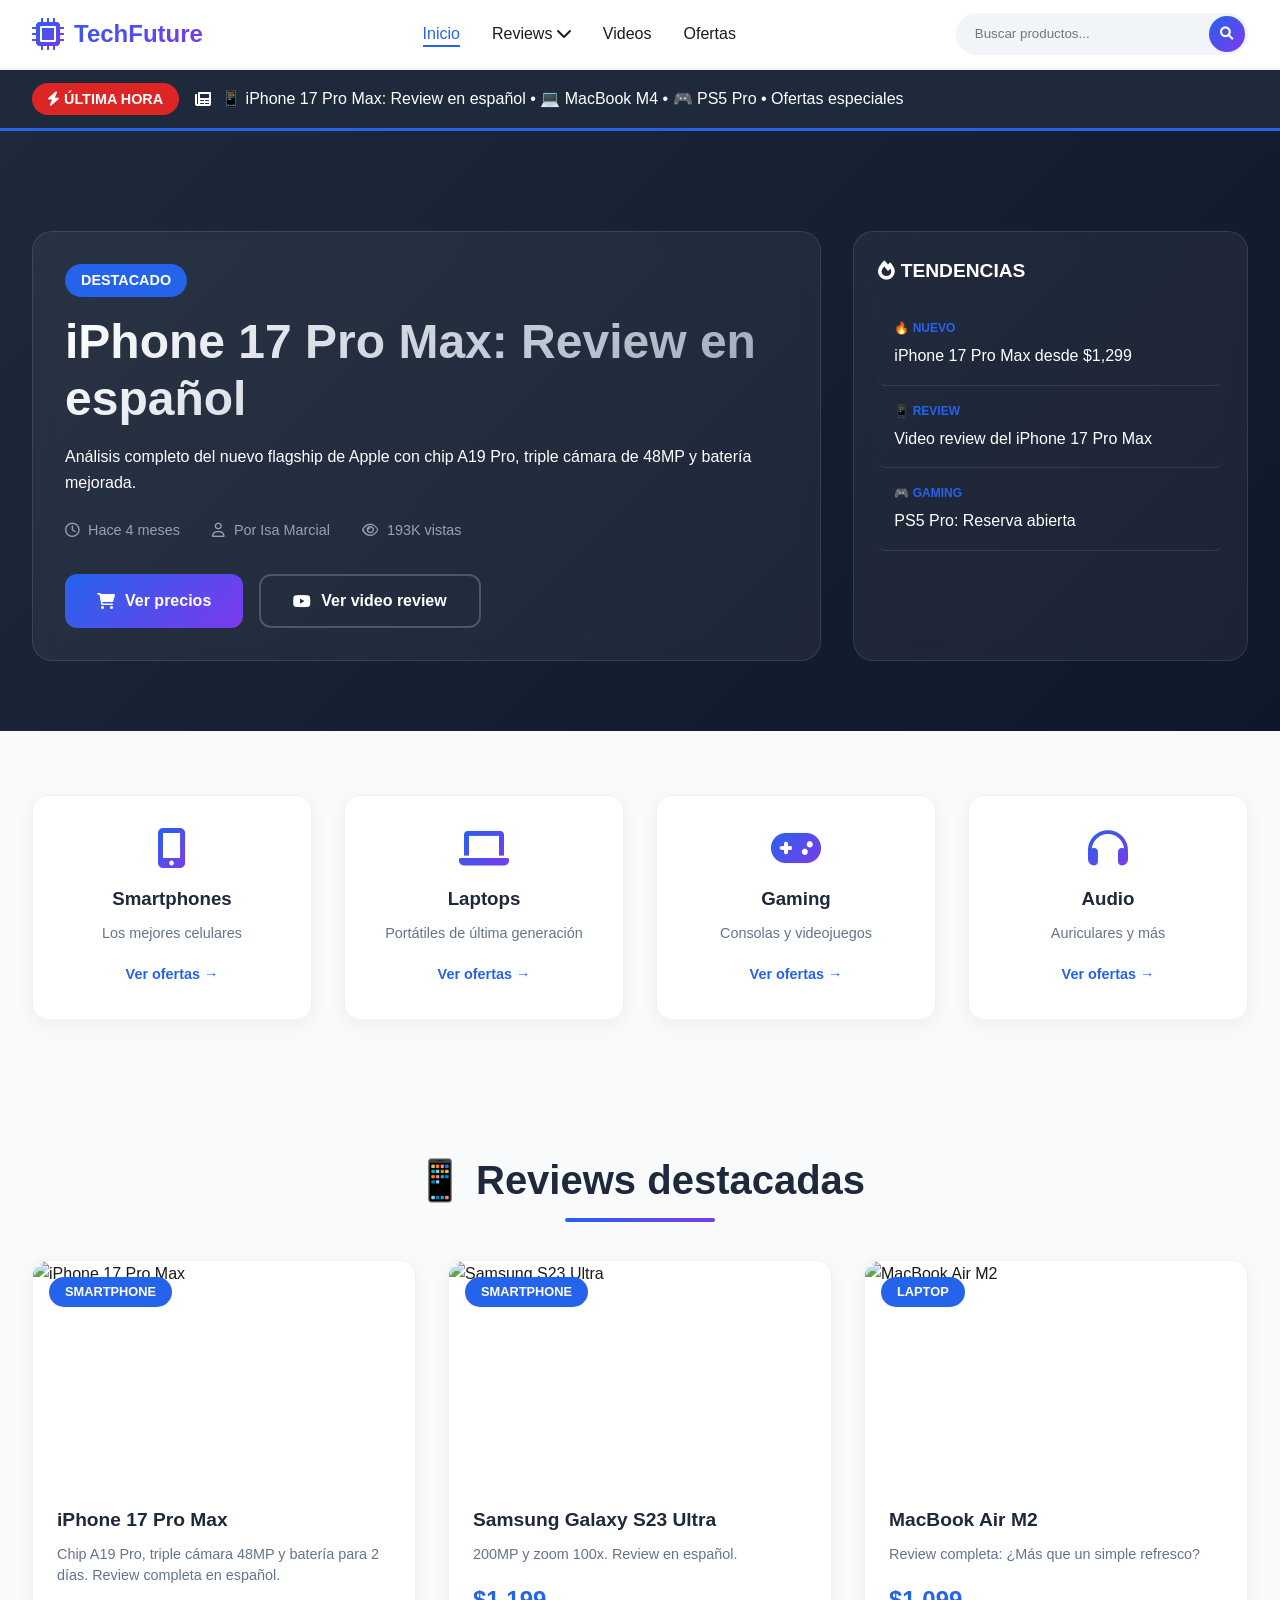
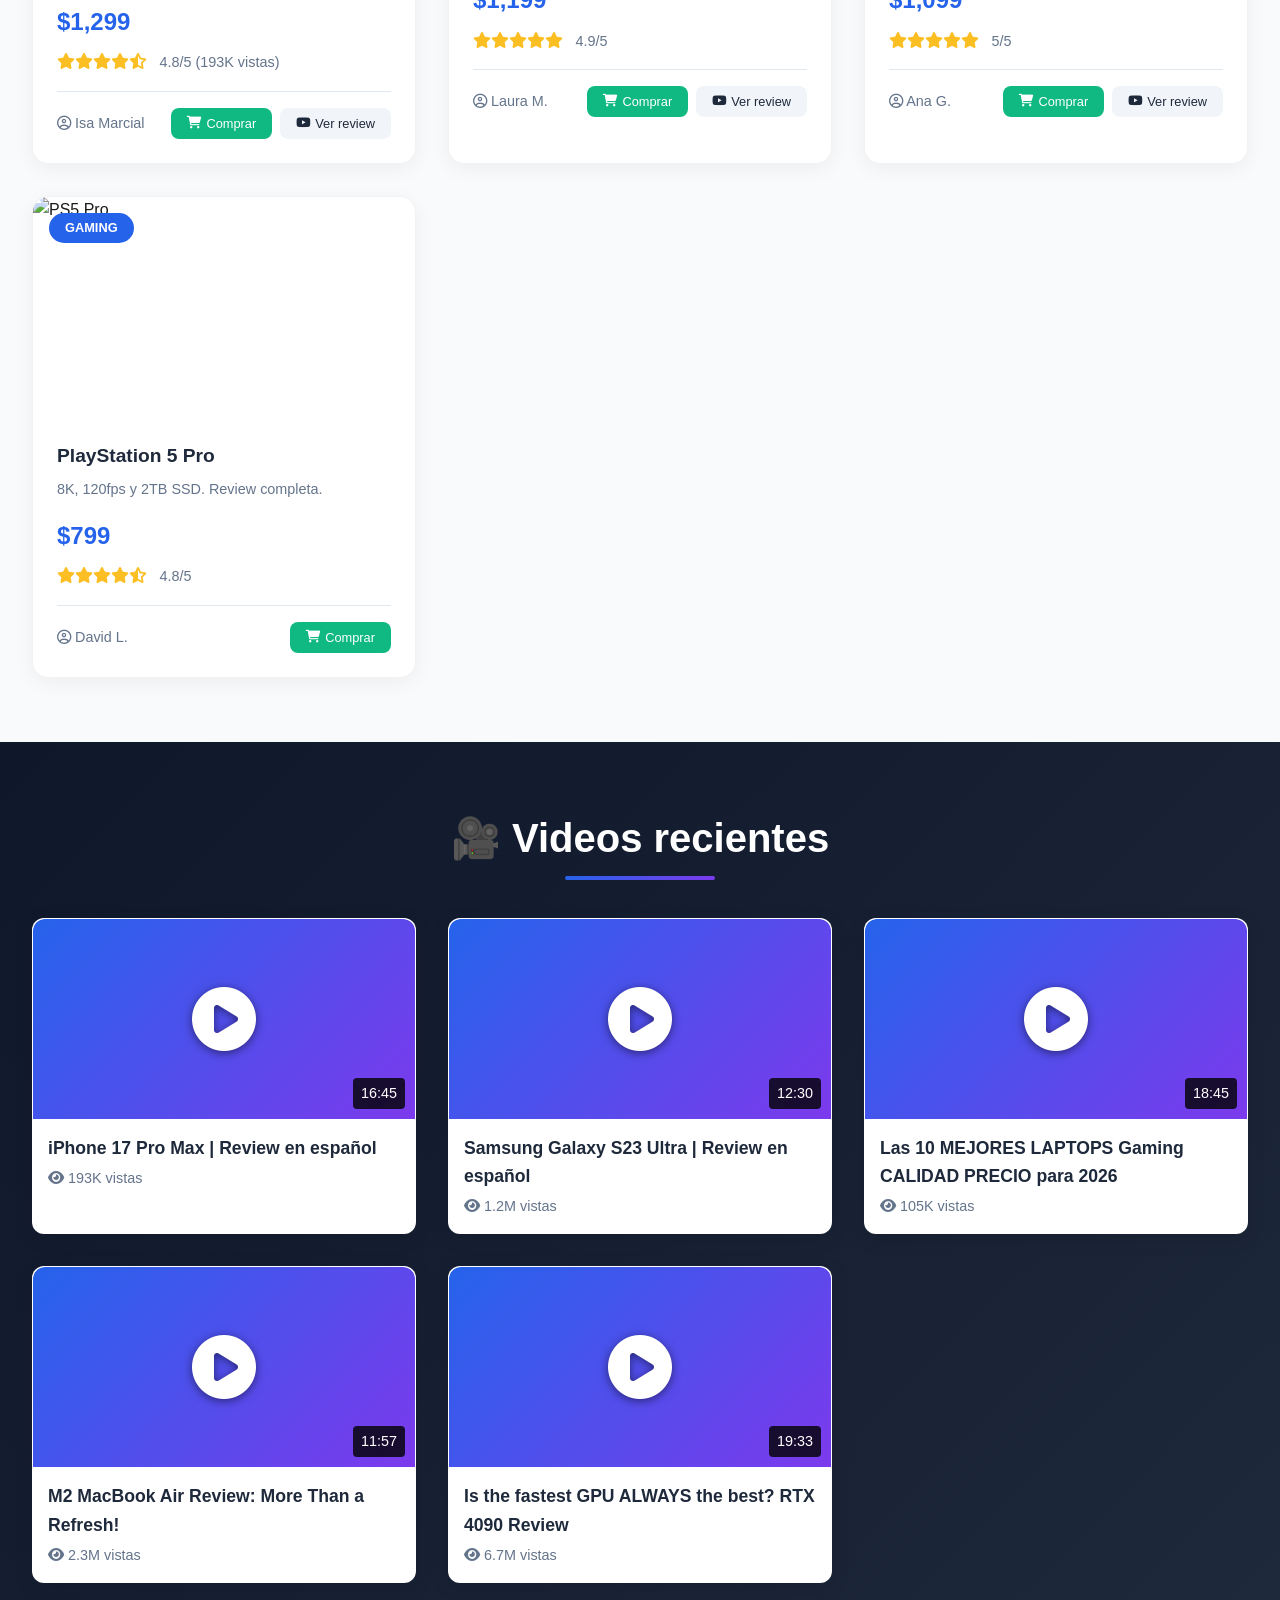
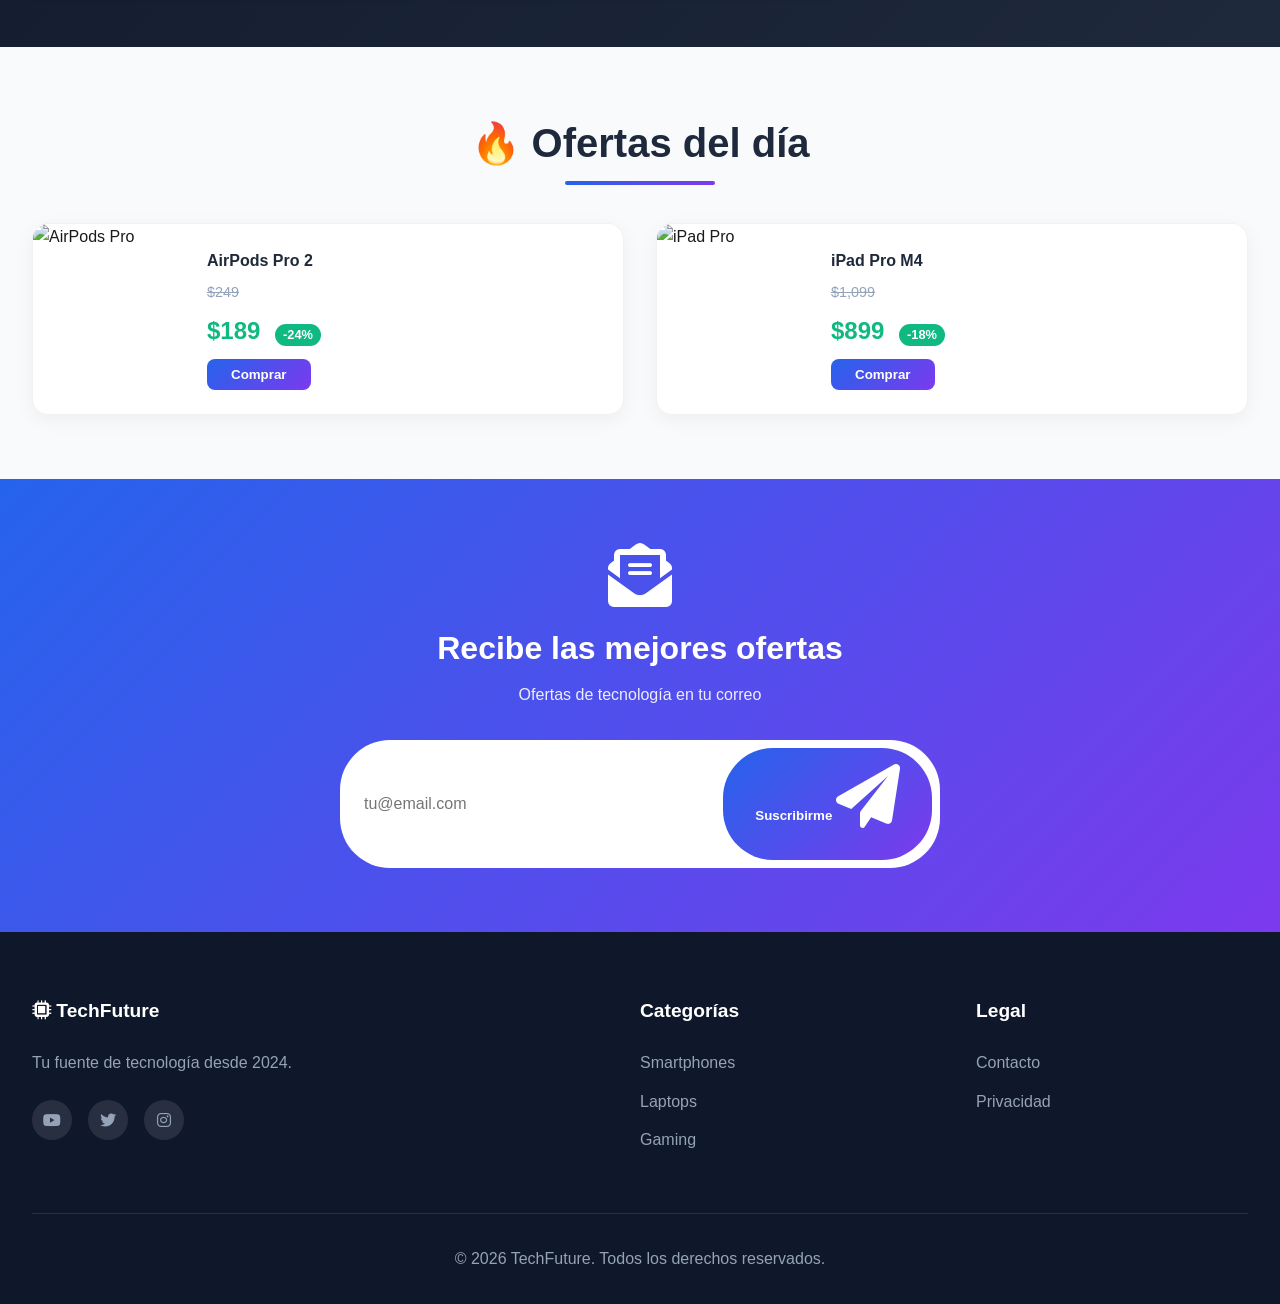
==== index.html @ 0ea141fa "Entrega final TechFuture" ====
<!DOCTYPE html>
<html lang="es">
<head>
    <meta charset="UTF-8">
    <meta name="viewport" content="width=device-width, initial-scale=1.0">
    <title>TechFuture | Noticias y Reviews de Tecnología</title>
    <meta name="description" content="Las últimas noticias, reviews y análisis de smartphones, laptops, gaming y más.">
    <link rel="stylesheet" href="styles.css">
    <link rel="stylesheet" href="https://cdnjs.cloudflare.com/ajax/libs/font-awesome/6.0.0/css/all.min.css">
    <style>
        /* ESTILOS ADICIONALES PARA VIDEOS */
        .video-thumbnail {
            position: relative;
            width: 100%;
            height: 200px;
            background: linear-gradient(135deg, #2563eb, #7c3aed);
            overflow: hidden;
            border-radius: 12px 12px 0 0;
        }
        
        .video-thumbnail img {
            width: 100%;
            height: 100%;
            object-fit: cover;
            transition: transform 0.3s;
        }
        
        .video-card:hover .video-thumbnail img {
            transform: scale(1.1);
        }
        
        .video-thumbnail i {
            position: absolute;
            top: 50%;
            left: 50%;
            transform: translate(-50%, -50%);
            font-size: 4rem;
            color: white;
            text-shadow: 0 2px 10px rgba(0,0,0,0.5);
            z-index: 2;
            transition: all 0.3s;
        }
        
        .video-card:hover .video-thumbnail i {
            transform: translate(-50%, -50%) scale(1.2);
            color: #ff0000;
        }
        
        .video-duration {
            position: absolute;
            bottom: 10px;
            right: 10px;
            background: rgba(0,0,0,0.8);
            color: white;
            padding: 4px 8px;
            border-radius: 4px;
            font-size: 0.9rem;
            z-index: 2;
        }
        
        .video-card {
            cursor: pointer;
            transition: all 0.3s;
            background: white;
            border-radius: 12px;
            overflow: hidden;
            box-shadow: 0 5px 20px rgba(0,0,0,0.1);
        }
        
        .video-card:hover {
            transform: translateY(-5px);
            box-shadow: 0 15px 30px rgba(0,0,0,0.2);
        }
        
        .video-card h4 {
            padding: 15px 15px 5px;
            font-size: 1.1rem;
            color: #1e293b;
        }
        
        .video-views {
            padding: 0 15px 15px;
            display: block;
            color: #64748b;
            font-size: 0.9rem;
        }
    </style>
</head>
<body>
    <!-- NAVBAR -->
    <nav class="navbar">
        <div class="nav-container">
            <div class="logo">
                <i class="fas fa-microchip"></i>
                <span>TechFuture</span>
            </div>
            
            <ul class="nav-menu">
                <li><a href="#inicio" class="active">Inicio</a></li>
                <li class="dropdown">
                    <a href="#">Reviews <i class="fas fa-chevron-down"></i></a>
                    <ul class="dropdown-menu">
                        <li><a href="#smartphones">Smartphones</a></li>
                        <li><a href="#laptops">Laptops</a></li>
                        <li><a href="#gaming">Gaming</a></li>
                    </ul>
                </li>
                <li><a href="#videos">Videos</a></li>
                <li><a href="#ofertas">Ofertas</a></li>
            </ul>

            <div class="search-box">
                <input type="text" placeholder="Buscar productos...">
                <button><i class="fas fa-search"></i></button>
            </div>
        </div>
    </nav>

    <!-- BREAKING NEWS -->
    <div class="breaking-news">
        <div class="breaking-container">
            <span class="breaking-label"><i class="fas fa-bolt"></i> ÚLTIMA HORA</span>
            <div class="breaking-text">
                <i class="fas fa-newspaper"></i>
                <span>📱 iPhone 17 Pro Max: Review en español • 💻 MacBook M4 • 🎮 PS5 Pro • Ofertas especiales</span>
            </div>
        </div>
    </div>

    <!-- HERO SECTION - IPHONE 17 PRO MAX -->
    <section id="inicio" class="hero">
        <div class="hero-content">
            <div class="hero-main">
                <span class="hero-category">DESTACADO</span>
                <h1>iPhone 17 Pro Max: Review en español</h1>
                <p>Análisis completo del nuevo flagship de Apple con chip A19 Pro, triple cámara de 48MP y batería mejorada.</p>
                <div class="hero-meta">
                    <span><i class="far fa-clock"></i> Hace 4 meses</span>
                    <span><i class="far fa-user"></i> Por Isa Marcial</span>
                    <span><i class="far fa-eye"></i> 193K vistas</span>
                </div>
                <div class="hero-buttons">
                    <button class="cta-button" onclick="window.open('https://www.amazon.com/s?k=iphone+17+pro+max', '_blank')">
                        <i class="fas fa-shopping-cart"></i> Ver precios
                    </button>
                    <button class="cta-button secondary" onclick="window.open('https://www.youtube.com/watch?v=0hGWHn871qc', '_blank')">
                        <i class="fab fa-youtube"></i> Ver video review
                    </button>
                </div>
            </div>
            
            <div class="hero-sidebar">
                <h3><i class="fas fa-fire"></i> TENDENCIAS</h3>
                <div class="quick-news">
                    <div class="quick-news-item" onclick="window.open('https://www.amazon.com/s?k=iphone+17+pro+max', '_blank')">
                        <span class="quick-time">🔥 NUEVO</span>
                        <p>iPhone 17 Pro Max desde $1,299</p>
                    </div>
                    <div class="quick-news-item" onclick="window.open('https://www.youtube.com/watch?v=0hGWHn871qc', '_blank')">
                        <span class="quick-time">📱 REVIEW</span>
                        <p>Video review del iPhone 17 Pro Max</p>
                    </div>
                    <div class="quick-news-item" onclick="window.open('https://www.amazon.com/s?k=ps5+pro', '_blank')">
                        <span class="quick-time">🎮 GAMING</span>
                        <p>PS5 Pro: Reserva abierta</p>
                    </div>
                </div>
            </div>
        </div>
    </section>

    <!-- CATEGORÍAS -->
    <section class="categories">
        <div class="categories-container">
            <div class="category-card" onclick="window.open('https://www.amazon.com/s?k=smartphones', '_blank')">
                <i class="fas fa-mobile-alt"></i>
                <h3>Smartphones</h3>
                <p>Los mejores celulares</p>
                <span class="category-link">Ver ofertas →</span>
            </div>
            <div class="category-card" onclick="window.open('https://www.amazon.com/s?k=laptops', '_blank')">
                <i class="fas fa-laptop"></i>
                <h3>Laptops</h3>
                <p>Portátiles de última generación</p>
                <span class="category-link">Ver ofertas →</span>
            </div>
            <div class="category-card" onclick="window.open('https://www.amazon.com/s?k=gaming', '_blank')">
                <i class="fas fa-gamepad"></i>
                <h3>Gaming</h3>
                <p>Consolas y videojuegos</p>
                <span class="category-link">Ver ofertas →</span>
            </div>
            <div class="category-card" onclick="window.open('https://www.amazon.com/s?k=headphones', '_blank')">
                <i class="fas fa-headphones"></i>
                <h3>Audio</h3>
                <p>Auriculares y más</p>
                <span class="category-link">Ver ofertas →</span>
            </div>
        </div>
    </section>

    <!-- REVIEWS DESTACADAS -->
    <section id="reviews" class="featured-articles">
        <h2 class="section-title">📱 Reviews destacadas</h2>
        <div class="articles-grid">
            <!-- iPhone 17 Pro Max -->
            <article class="article-card">
                <div class="article-image">
                    <img src="https://images.unsplash.com/photo-1696446702181-9989e47c230a?w=400" alt="iPhone 17 Pro Max">
                    <span class="article-category">SMARTPHONE</span>
                </div>
                <div class="article-content">
                    <h3>iPhone 17 Pro Max</h3>
                    <p class="article-excerpt">Chip A19 Pro, triple cámara 48MP y batería para 2 días. Review completa en español.</p>
                    <div class="price-tag">$1,299</div>
                    <div class="rating">
                        <i class="fas fa-star"></i><i class="fas fa-star"></i><i class="fas fa-star"></i><i class="fas fa-star"></i><i class="fas fa-star-half-alt"></i>
                        <span class="rating-text">4.8/5 (193K vistas)</span>
                    </div>
                    <div class="article-footer">
                        <div class="article-author">
                            <i class="far fa-user-circle"></i> Isa Marcial
                        </div>
                        <div class="article-links">
                            <button onclick="window.open('https://www.amazon.com/s?k=iphone+17+pro+max', '_blank')" class="buy-btn"><i class="fas fa-shopping-cart"></i> Comprar</button>
                            <button onclick="window.open('https://www.youtube.com/watch?v=0hGWHn871qc', '_blank')" class="review-btn"><i class="fab fa-youtube"></i> Ver review</button>
                        </div>
                    </div>
                </div>
            </article>

            <!-- Samsung S23 Ultra -->
            <article class="article-card">
                <div class="article-image">
                    <img src="https://images.unsplash.com/photo-1610945415295-d9bbf067e59c?w=400" alt="Samsung S23 Ultra">
                    <span class="article-category">SMARTPHONE</span>
                </div>
                <div class="article-content">
                    <h3>Samsung Galaxy S23 Ultra</h3>
                    <p class="article-excerpt">200MP y zoom 100x. Review en español.</p>
                    <div class="price-tag">$1,199</div>
                    <div class="rating">
                        <i class="fas fa-star"></i><i class="fas fa-star"></i><i class="fas fa-star"></i><i class="fas fa-star"></i><i class="fas fa-star"></i>
                        <span class="rating-text">4.9/5</span>
                    </div>
                    <div class="article-footer">
                        <div class="article-author">
                            <i class="far fa-user-circle"></i> Laura M.
                        </div>
                        <div class="article-links">
                            <button onclick="window.open('https://www.amazon.com/s?k=samsung+s23+ultra', '_blank')" class="buy-btn"><i class="fas fa-shopping-cart"></i> Comprar</button>
                            <button onclick="window.open('https://www.youtube.com/watch?v=Q08YP66u8i4', '_blank')" class="review-btn"><i class="fab fa-youtube"></i> Ver review</button>
                        </div>
                    </div>
                </div>
            </article>

            <!-- MacBook Air M2 -->
            <article class="article-card">
                <div class="article-image">
                    <img src="https://images.unsplash.com/photo-1517336714731-489689fd1ca8?w=400" alt="MacBook Air M2">
                    <span class="article-category">LAPTOP</span>
                </div>
                <div class="article-content">
                    <h3>MacBook Air M2</h3>
                    <p class="article-excerpt">Review completa: ¿Más que un simple refresco?</p>
                    <div class="price-tag">$1,099</div>
                    <div class="rating">
                        <i class="fas fa-star"></i><i class="fas fa-star"></i><i class="fas fa-star"></i><i class="fas fa-star"></i><i class="fas fa-star"></i>
                        <span class="rating-text">5/5</span>
                    </div>
                    <div class="article-footer">
                        <div class="article-author">
                            <i class="far fa-user-circle"></i> Ana G.
                        </div>
                        <div class="article-links">
                            <button onclick="window.open('https://www.amazon.com/s?k=macbook+air+m2', '_blank')" class="buy-btn"><i class="fas fa-shopping-cart"></i> Comprar</button>
                            <button onclick="window.open('https://www.youtube.com/watch?v=HeMIZC2rkMo', '_blank')" class="review-btn"><i class="fab fa-youtube"></i> Ver review</button>
                        </div>
                    </div>
                </div>
            </article>

            <!-- PS5 Pro -->
            <article class="article-card">
                <div class="article-image">
                    <img src="https://images.unsplash.com/photo-1606144042614-b2417e99c4e3?w=400" alt="PS5 Pro">
                    <span class="article-category">GAMING</span>
                </div>
                <div class="article-content">
                    <h3>PlayStation 5 Pro</h3>
                    <p class="article-excerpt">8K, 120fps y 2TB SSD. Review completa.</p>
                    <div class="price-tag">$799</div>
                    <div class="rating">
                        <i class="fas fa-star"></i><i class="fas fa-star"></i><i class="fas fa-star"></i><i class="fas fa-star"></i><i class="fas fa-star-half-alt"></i>
                        <span class="rating-text">4.8/5</span>
                    </div>
                    <div class="article-footer">
                        <div class="article-author">
                            <i class="far fa-user-circle"></i> David L.
                        </div>
                        <div class="article-links">
                            <button onclick="window.open('https://www.amazon.com/s?k=ps5+pro', '_blank')" class="buy-btn"><i class="fas fa-shopping-cart"></i> Comprar</button>
                        </div>
                    </div>
                </div>
            </article>
        </div>
    </section>

    <!-- SECCIÓN DE VIDEOS - TODOS TUS VIDEOS -->
    <section id="videos" class="videos-section">
        <h2 class="section-title">🎥 Videos recientes</h2>
        <div class="videos-grid">
            <!-- Video 1: iPhone 17 Pro Max (español) -->
            <div class="video-card" onclick="window.open('https://www.youtube.com/watch?v=0hGWHn871qc', '_blank')">
                <div class="video-thumbnail">
                    <img src="https://img.youtube.com/vi/0hGWHn871qc/0.jpg" alt="iPhone 17 Pro Max Review Español"
                         onerror="this.style.display='none'; this.parentNode.style.background='linear-gradient(135deg, #2563eb, #7c3aed)';">
                    <i class="fas fa-play-circle"></i>
                    <span class="video-duration">16:45</span>
                </div>
                <h4>iPhone 17 Pro Max | Review en español</h4>
                <span class="video-views"><i class="fas fa-eye"></i> 193K vistas</span>
            </div>

            <!-- Video 2: Samsung S23 Ultra (español) -->
            <div class="video-card" onclick="window.open('https://www.youtube.com/watch?v=Q08YP66u8i4', '_blank')">
                <div class="video-thumbnail">
                    <img src="https://img.youtube.com/vi/Q08YP66u8i4/0.jpg" alt="Samsung S23 Ultra Review Español"
                         onerror="this.style.display='none'; this.parentNode.style.background='linear-gradient(135deg, #2563eb, #7c3aed)';">
                    <i class="fas fa-play-circle"></i>
                    <span class="video-duration">12:30</span>
                </div>
                <h4>Samsung Galaxy S23 Ultra | Review en español</h4>
                <span class="video-views"><i class="fas fa-eye"></i> 1.2M vistas</span>
            </div>

            <!-- Video 3: Laptops Gaming 2026 -->
            <div class="video-card" onclick="window.open('https://www.youtube.com/watch?v=OojoQIup0gY', '_blank')">
                <div class="video-thumbnail">
                    <img src="https://img.youtube.com/vi/OojoQIup0gY/0.jpg" alt="Mejores Laptops Gaming 2026"
                         onerror="this.style.display='none'; this.parentNode.style.background='linear-gradient(135deg, #2563eb, #7c3aed)';">
                    <i class="fas fa-play-circle"></i>
                    <span class="video-duration">18:45</span>
                </div>
                <h4>Las 10 MEJORES LAPTOPS Gaming CALIDAD PRECIO para 2026</h4>
                <span class="video-views"><i class="fas fa-eye"></i> 105K vistas</span>
            </div>

            <!-- Video 4: MacBook Air M2 (inglés) -->
            <div class="video-card" onclick="window.open('https://www.youtube.com/watch?v=HeMIZC2rkMo', '_blank')">
                <div class="video-thumbnail">
                    <img src="https://img.youtube.com/vi/HeMIZC2rkMo/0.jpg" alt="MacBook Air M2 Review"
                         onerror="this.style.display='none'; this.parentNode.style.background='linear-gradient(135deg, #2563eb, #7c3aed)';">
                    <i class="fas fa-play-circle"></i>
                    <span class="video-duration">11:57</span>
                </div>
                <h4>M2 MacBook Air Review: More Than a Refresh!</h4>
                <span class="video-views"><i class="fas fa-eye"></i> 2.3M vistas</span>
            </div>

            <!-- Video 5: RTX 4090 (inglés) -->
            <div class="video-card" onclick="window.open('https://www.youtube.com/watch?v=THxkY59_xko', '_blank')">
                <div class="video-thumbnail">
                    <img src="https://img.youtube.com/vi/THxkY59_xko/0.jpg" alt="RTX 4090 Review"
                         onerror="this.style.display='none'; this.parentNode.style.background='linear-gradient(135deg, #2563eb, #7c3aed)';">
                    <i class="fas fa-play-circle"></i>
                    <span class="video-duration">19:33</span>
                </div>
                <h4>Is the fastest GPU ALWAYS the best? RTX 4090 Review</h4>
                <span class="video-views"><i class="fas fa-eye"></i> 6.7M vistas</span>
            </div>
        </div>
    </section>

    <!-- OFERTAS -->
    <section id="ofertas" class="deals-section">
        <h2 class="section-title">🔥 Ofertas del día</h2>
        <div class="deals-grid">
            <div class="deal-card" onclick="window.open('https://www.amazon.com/s?k=airpods+pro', '_blank')">
                <img src="https://images.unsplash.com/photo-1588423771073-b8903fbb85b5?w=200" alt="AirPods Pro">
                <div class="deal-content">
                    <h4>AirPods Pro 2</h4>
                    <p class="old-price">$249</p>
                    <p class="new-price">$189 <span class="discount">-24%</span></p>
                    <button class="deal-btn">Comprar</button>
                </div>
            </div>
            <div class="deal-card" onclick="window.open('https://www.amazon.com/s?k=ipad+pro', '_blank')">
                <img src="https://images.unsplash.com/photo-1544244015-0df4b3ffc6b0?w=200" alt="iPad Pro">
                <div class="deal-content">
                    <h4>iPad Pro M4</h4>
                    <p class="old-price">$1,099</p>
                    <p class="new-price">$899 <span class="discount">-18%</span></p>
                    <button class="deal-btn">Comprar</button>
                </div>
            </div>
        </div>
    </section>

    <!-- NEWSLETTER -->
    <section class="newsletter">
        <div class="newsletter-container">
            <i class="fas fa-envelope-open-text"></i>
            <h3>Recibe las mejores ofertas</h3>
            <p>Ofertas de tecnología en tu correo</p>
            <form class="newsletter-form" onsubmit="event.preventDefault(); alert('✅ ¡Gracias por suscribirte!');">
                <input type="email" placeholder="tu@email.com" required>
                <button type="submit">Suscribirme <i class="fas fa-paper-plane"></i></button>
            </form>
        </div>
    </section>

    <!-- FOOTER -->
    <footer>
        <div class="footer-grid">
            <div class="footer-section">
                <h4><i class="fas fa-microchip"></i> TechFuture</h4>
                <p>Tu fuente de tecnología desde 2024.</p>
                <div class="social-links">
                    <a href="#"><i class="fab fa-youtube"></i></a>
                    <a href="#"><i class="fab fa-twitter"></i></a>
                    <a href="#"><i class="fab fa-instagram"></i></a>
                </div>
            </div>
            <div class="footer-section">
                <h4>Categorías</h4>
                <ul>
                    <li><a href="#">Smartphones</a></li>
                    <li><a href="#">Laptops</a></li>
                    <li><a href="#">Gaming</a></li>
                </ul>
            </div>
            <div class="footer-section">
                <h4>Legal</h4>
                <ul>
                    <li><a href="#">Contacto</a></li>
                    <li><a href="#">Privacidad</a></li>
                </ul>
            </div>
        </div>
        <div class="footer-bottom">
            <p>© 2026 TechFuture. Todos los derechos reservados.</p>
        </div>
    </footer>

    <script src="script.js"></script>
</body>
</html>
---- styles.css ----
* {
    margin: 0;
    padding: 0;
    box-sizing: border-box;
}

body {
    font-family: -apple-system, BlinkMacSystemFont, 'Segoe UI', Roboto, Oxygen, Ubuntu, sans-serif;
    line-height: 1.6;
    color: #1a1a1a;
    background: #f8fafc;
}

/* NAVBAR */
.navbar {
    background: rgba(255, 255, 255, 0.98);
    backdrop-filter: blur(10px);
    position: fixed;
    width: 100%;
    top: 0;
    z-index: 1000;
    border-bottom: 1px solid rgba(0,0,0,0.05);
    box-shadow: 0 2px 20px rgba(0,0,0,0.05);
}

.nav-container {
    max-width: 1400px;
    margin: 0 auto;
    padding: 0.8rem 2rem;
    display: flex;
    justify-content: space-between;
    align-items: center;
}

.logo {
    display: flex;
    align-items: center;
    gap: 10px;
    font-size: 1.5rem;
    font-weight: 700;
    background: linear-gradient(135deg, #2563eb, #7c3aed);
    -webkit-background-clip: text;
    -webkit-text-fill-color: transparent;
}

.logo i {
    font-size: 2rem;
    background: linear-gradient(135deg, #2563eb, #7c3aed);
    -webkit-background-clip: text;
    -webkit-text-fill-color: transparent;
}

.nav-menu {
    display: flex;
    list-style: none;
    gap: 2rem;
}

.nav-menu a {
    color: #1a1a1a;
    text-decoration: none;
    font-weight: 500;
    transition: color 0.3s;
    font-size: 1rem;
}

.nav-menu a:hover {
    color: #2563eb;
}

/* DROPDOWN */
.dropdown {
    position: relative;
}

.dropdown-menu {
    position: absolute;
    top: 100%;
    left: 0;
    background: white;
    min-width: 200px;
    border-radius: 8px;
    box-shadow: 0 10px 30px rgba(0,0,0,0.1);
    opacity: 0;
    visibility: hidden;
    transition: all 0.3s;
    list-style: none;
    padding: 0.5rem 0;
    z-index: 1000;
}

.dropdown:hover .dropdown-menu {
    opacity: 1;
    visibility: visible;
    top: calc(100% + 10px);
}

.dropdown-menu li {
    padding: 0.5rem 1rem;
}

.dropdown-menu a {
    color: #1a1a1a;
    font-size: 0.9rem;
    display: block;
}

.dropdown-menu a:hover {
    color: #2563eb;
    padding-left: 5px;
}

/* SEARCH */
.search-box {
    display: flex;
    align-items: center;
    background: #f1f5f9;
    border-radius: 30px;
    padding: 0.2rem;
}

.search-box input {
    border: none;
    background: transparent;
    padding: 0.5rem 1rem;
    outline: none;
    width: 250px;
}

.search-box button {
    background: linear-gradient(135deg, #2563eb, #7c3aed);
    border: none;
    color: white;
    width: 36px;
    height: 36px;
    border-radius: 50%;
    cursor: pointer;
    transition: transform 0.3s;
}

.search-box button:hover {
    transform: scale(1.05);
}

/* BREAKING NEWS */
.breaking-news {
    background: #1e293b;
    color: white;
    padding: 0.8rem 0;
    margin-top: 70px;
    border-bottom: 3px solid #2563eb;
}

.breaking-container {
    max-width: 1400px;
    margin: 0 auto;
    padding: 0 2rem;
    display: flex;
    align-items: center;
    gap: 1rem;
}

.breaking-label {
    background: #dc2626;
    padding: 0.3rem 1rem;
    border-radius: 20px;
    font-weight: 600;
    font-size: 0.9rem;
    display: flex;
    align-items: center;
    gap: 5px;
    white-space: nowrap;
}

.breaking-text {
    display: flex;
    align-items: center;
    gap: 10px;
    animation: scrollNews 25s linear infinite;
    white-space: nowrap;
}

@keyframes scrollNews {
    0% { transform: translateX(100%); }
    100% { transform: translateX(-100%); }
}

/* HERO SECTION */
.hero {
    min-height: 600px;
    background: linear-gradient(135deg, #1e293b 0%, #0f172a 100%);
    padding: 2rem;
    padding-top: 100px;
}

.hero-content {
    max-width: 1400px;
    margin: 0 auto;
    display: grid;
    grid-template-columns: 2fr 1fr;
    gap: 2rem;
    color: white;
}

.hero-main {
    padding: 2rem;
    background: rgba(255,255,255,0.05);
    border-radius: 20px;
    backdrop-filter: blur(10px);
    border: 1px solid rgba(255,255,255,0.1);
}

.hero-category {
    background: #2563eb;
    padding: 0.3rem 1rem;
    border-radius: 20px;
    font-size: 0.9rem;
    display: inline-block;
    margin-bottom: 1rem;
    font-weight: 600;
}

.hero h1 {
    font-size: 3rem;
    line-height: 1.2;
    margin-bottom: 1rem;
    background: linear-gradient(135deg, #fff, #94a3b8);
    -webkit-background-clip: text;
    -webkit-text-fill-color: transparent;
}

.hero-meta {
    display: flex;
    gap: 2rem;
    margin: 1.5rem 0;
    font-size: 0.9rem;
    color: #94a3b8;
}

.hero-meta i {
    margin-right: 5px;
}

.hero-buttons {
    display: flex;
    gap: 1rem;
    margin-top: 2rem;
}

.cta-button {
    padding: 1rem 2rem;
    background: linear-gradient(135deg, #2563eb, #7c3aed);
    border: none;
    border-radius: 12px;
    color: white;
    font-weight: 600;
    cursor: pointer;
    transition: all 0.3s;
    display: inline-flex;
    align-items: center;
    gap: 10px;
    font-size: 1rem;
}

.cta-button:hover {
    transform: translateY(-2px);
    box-shadow: 0 10px 25px rgba(37,99,235,0.4);
}

.cta-button.secondary {
    background: transparent;
    border: 2px solid rgba(255,255,255,0.2);
}

.cta-button.secondary:hover {
    border-color: #2563eb;
    background: rgba(37,99,235,0.1);
}

/* HERO SIDEBAR */
.hero-sidebar {
    background: rgba(255,255,255,0.05);
    border-radius: 20px;
    padding: 1.5rem;
    backdrop-filter: blur(10px);
    border: 1px solid rgba(255,255,255,0.1);
}

.hero-sidebar h3 {
    margin-bottom: 1rem;
    font-size: 1.2rem;
    color: #fff;
}

.quick-news {
    margin-bottom: 2rem;
}

.quick-news-item {
    padding: 1rem;
    border-bottom: 1px solid rgba(255,255,255,0.1);
    cursor: pointer;
    transition: all 0.3s;
    border-radius: 8px;
}

.quick-news-item:hover {
    background: rgba(255,255,255,0.1);
    transform: translateX(5px);
}

.quick-time {
    font-size: 0.75rem;
    color: #2563eb;
    font-weight: 600;
    display: block;
    margin-bottom: 0.3rem;
}

.quick-news-item p {
    color: white;
    font-weight: 500;
}

/* LIVE PRICES */
.live-prices {
    background: rgba(0,0,0,0.3);
    border-radius: 12px;
    padding: 1rem;
}

.live-prices h4 {
    color: white;
    margin-bottom: 1rem;
    font-size: 1rem;
}

.price-item {
    display: flex;
    justify-content: space-between;
    padding: 0.5rem 0;
    border-bottom: 1px solid rgba(255,255,255,0.1);
    color: white;
}

.price-up {
    color: #10b981;
    font-weight: 600;
}

.price-down {
    color: #ef4444;
    font-weight: 600;
}

/* CATEGORIES */
.categories {
    padding: 4rem 2rem;
    max-width: 1400px;
    margin: 0 auto;
}

.categories-container {
    display: grid;
    grid-template-columns: repeat(4, 1fr);
    gap: 2rem;
}

.category-card {
    background: white;
    padding: 2rem;
    border-radius: 16px;
    text-align: center;
    cursor: pointer;
    transition: all 0.3s;
    box-shadow: 0 5px 20px rgba(0,0,0,0.05);
    border: 1px solid rgba(0,0,0,0.05);
}

.category-card:hover {
    transform: translateY(-5px);
    box-shadow: 0 20px 30px rgba(37,99,235,0.15);
    border-color: #2563eb;
}

.category-card i {
    font-size: 2.5rem;
    background: linear-gradient(135deg, #2563eb, #7c3aed);
    -webkit-background-clip: text;
    -webkit-text-fill-color: transparent;
    margin-bottom: 1rem;
}

.category-card h3 {
    margin-bottom: 0.5rem;
    color: #1e293b;
}

.category-card p {
    color: #64748b;
    font-size: 0.9rem;
    margin-bottom: 1rem;
}

.category-link {
    color: #2563eb;
    font-weight: 600;
    font-size: 0.9rem;
    display: inline-block;
}

/* FEATURED ARTICLES */
.featured-articles {
    max-width: 1400px;
    margin: 0 auto;
    padding: 4rem 2rem;
}

.section-title {
    text-align: center;
    font-size: 2.5rem;
    margin-bottom: 3rem;
    color: #1e293b;
    position: relative;
}

.section-title::after {
    content: '';
    position: absolute;
    bottom: -10px;
    left: 50%;
    transform: translateX(-50%);
    width: 150px;
    height: 4px;
    background: linear-gradient(135deg, #2563eb, #7c3aed);
    border-radius: 2px;
}

.articles-grid {
    display: grid;
    grid-template-columns: repeat(3, 1fr);
    gap: 2rem;
}

.article-card {
    background: white;
    border-radius: 16px;
    overflow: hidden;
    box-shadow: 0 5px 20px rgba(0,0,0,0.05);
    transition: all 0.3s;
    border: 1px solid rgba(0,0,0,0.05);
}

.article-card:hover {
    transform: translateY(-5px);
    box-shadow: 0 20px 30px rgba(0,0,0,0.1);
}

.article-image {
    height: 220px;
    position: relative;
    overflow: hidden;
}

.article-image img {
    width: 100%;
    height: 100%;
    object-fit: cover;
    transition: transform 0.5s;
}

.article-card:hover .article-image img {
    transform: scale(1.1);
}

.article-category {
    position: absolute;
    top: 1rem;
    left: 1rem;
    background: #2563eb;
    color: white;
    padding: 0.3rem 1rem;
    border-radius: 20px;
    font-size: 0.8rem;
    font-weight: 600;
    z-index: 1;
}

.article-content {
    padding: 1.5rem;
}

.article-content h3 {
    margin-bottom: 0.5rem;
    font-size: 1.2rem;
    color: #1e293b;
}

.article-excerpt {
    color: #64748b;
    font-size: 0.9rem;
    margin-bottom: 1rem;
    line-height: 1.5;
}

.price-tag {
    font-size: 1.5rem;
    font-weight: 700;
    color: #2563eb;
    margin: 0.5rem 0;
}

.rating {
    margin: 0.5rem 0;
    color: #fbbf24;
}

.rating-text {
    color: #64748b;
    font-size: 0.9rem;
    margin-left: 0.5rem;
}

.article-footer {
    display: flex;
    justify-content: space-between;
    align-items: center;
    margin-top: 1rem;
    padding-top: 1rem;
    border-top: 1px solid #e2e8f0;
}

.article-author {
    color: #64748b;
    font-size: 0.9rem;
}

.article-links {
    display: flex;
    gap: 0.5rem;
}

.buy-btn, .review-btn {
    padding: 0.5rem 1rem;
    border: none;
    border-radius: 8px;
    font-size: 0.8rem;
    cursor: pointer;
    transition: all 0.3s;
    display: inline-flex;
    align-items: center;
    gap: 5px;
}

.buy-btn {
    background: #10b981;
    color: white;
}

.buy-btn:hover {
    background: #059669;
    transform: scale(1.05);
}

.review-btn {
    background: #f1f5f9;
    color: #1e293b;
}

.review-btn:hover {
    background: #e2e8f0;
}

/* COMPARISON TABLE */
.comparison-section {
    background: #f1f5f9;
    padding: 4rem 2rem;
}

.comparison-container {
    max-width: 1200px;
    margin: 0 auto;
    overflow-x: auto;
}

.comparison-table {
    width: 100%;
    background: white;
    border-radius: 16px;
    overflow: hidden;
    box-shadow: 0 5px 20px rgba(0,0,0,0.05);
    border-collapse: collapse;
}

.comparison-table th {
    background: linear-gradient(135deg, #2563eb, #7c3aed);
    color: white;
    padding: 1rem;
    text-align: left;
    font-weight: 600;
}

.comparison-table td {
    padding: 1rem;
    border-bottom: 1px solid #e2e8f0;
    color: #1e293b;
}

.comparison-table tr:hover {
    background: #f8fafc;
}

.table-buy {
    background: #10b981;
    color: white;
    border: none;
    padding: 0.5rem 1rem;
    border-radius: 8px;
    cursor: pointer;
    font-size: 0.9rem;
    transition: all 0.3s;
}

.table-buy:hover {
    background: #059669;
    transform: scale(1.05);
}

/* VIDEOS SECTION */
.videos-section {
    background: linear-gradient(135deg, #0f172a 0%, #1e293b 100%);
    color: white;
    padding: 4rem 2rem;
}

.videos-section .section-title {
    color: white;
}

.videos-grid {
    max-width: 1400px;
    margin: 0 auto;
    display: grid;
    grid-template-columns: repeat(3, 1fr);
    gap: 2rem;
}

.video-card {
    background: rgba(255,255,255,0.1);
    border-radius: 12px;
    overflow: hidden;
    cursor: pointer;
    transition: all 0.3s;
    border: 1px solid rgba(255,255,255,0.1);
}

.video-card:hover {
    transform: scale(1.05);
    box-shadow: 0 20px 30px rgba(0,0,0,0.3);
}

.video-thumbnail {
    height: 200px;
    position: relative;
    overflow: hidden;
}

.video-thumbnail img {
    width: 100%;
    height: 100%;
    object-fit: cover;
}

.video-thumbnail i {
    position: absolute;
    top: 50%;
    left: 50%;
    transform: translate(-50%, -50%);
    font-size: 4rem;
    color: white;
    text-shadow: 0 2px 10px rgba(0,0,0,0.5);
    transition: all 0.3s;
}

.video-card:hover .video-thumbnail i {
    transform: translate(-50%, -50%) scale(1.1);
    color: #2563eb;
}

.video-duration {
    position: absolute;
    bottom: 10px;
    right: 10px;
    background: rgba(0,0,0,0.8);
    padding: 0.2rem 0.5rem;
    border-radius: 4px;
    font-size: 0.9rem;
    color: white;
}

.video-card h4 {
    padding: 1rem 1rem 0.5rem;
    color: white;
}

.video-views {
    padding: 0 1rem 1rem;
    display: block;
    color: #94a3b8;
    font-size: 0.9rem;
}

/* DEALS SECTION */
.deals-section {
    max-width: 1400px;
    margin: 0 auto;
    padding: 4rem 2rem;
}

.deals-grid {
    display: grid;
    grid-template-columns: repeat(2, 1fr);
    gap: 2rem;
}

.deal-card {
    background: white;
    border-radius: 16px;
    overflow: hidden;
    display: flex;
    cursor: pointer;
    transition: all 0.3s;
    box-shadow: 0 5px 20px rgba(0,0,0,0.05);
    border: 1px solid rgba(0,0,0,0.05);
}

.deal-card:hover {
    transform: translateY(-5px);
    box-shadow: 0 20px 30px rgba(37,99,235,0.15);
}

.deal-card img {
    width: 150px;
    height: 150px;
    object-fit: cover;
}

.deal-content {
    padding: 1.5rem;
    flex: 1;
}

.deal-content h4 {
    color: #1e293b;
    margin-bottom: 0.5rem;
}

.old-price {
    color: #94a3b8;
    text-decoration: line-through;
    font-size: 0.9rem;
}

.new-price {
    color: #10b981;
    font-size: 1.5rem;
    font-weight: 700;
    margin: 0.5rem 0;
}

.discount {
    background: #10b981;
    color: white;
    padding: 0.2rem 0.5rem;
    border-radius: 20px;
    font-size: 0.8rem;
    margin-left: 0.5rem;
}

.deal-btn {
    background: linear-gradient(135deg, #2563eb, #7c3aed);
    color: white;
    border: none;
    padding: 0.5rem 1.5rem;
    border-radius: 8px;
    cursor: pointer;
    transition: all 0.3s;
    font-weight: 600;
}

.deal-btn:hover {
    transform: scale(1.05);
}

/* NEWSLETTER */
.newsletter {
    background: linear-gradient(135deg, #2563eb, #7c3aed);
    padding: 4rem 2rem;
    text-align: center;
}

.newsletter-container {
    max-width: 600px;
    margin: 0 auto;
    color: white;
}

.newsletter i {
    font-size: 4rem;
    margin-bottom: 1rem;
}

.newsletter h3 {
    font-size: 2rem;
    margin-bottom: 0.5rem;
}

.newsletter p {
    margin-bottom: 2rem;
    opacity: 0.9;
}

.newsletter-form {
    display: flex;
    gap: 1rem;
    background: white;
    padding: 0.5rem;
    border-radius: 50px;
}

.newsletter-form input {
    flex: 1;
    padding: 1rem;
    border: none;
    outline: none;
    font-size: 1rem;
    background: transparent;
}

.newsletter-form button {
    background: linear-gradient(135deg, #2563eb, #7c3aed);
    color: white;
    border: none;
    padding: 1rem 2rem;
    border-radius: 50px;
    cursor: pointer;
    transition: all 0.3s;
    font-weight: 600;
}

.newsletter-form button:hover {
    transform: scale(1.05);
}

/* FOOTER */
footer {
    background: #0f172a;
    color: white;
    padding: 4rem 2rem 2rem;
}

.footer-grid {
    max-width: 1400px;
    margin: 0 auto;
    display: grid;
    grid-template-columns: 2fr 1fr 1fr;
    gap: 4rem;
}

.footer-section h4 {
    margin-bottom: 1.5rem;
    font-size: 1.2rem;
}

.footer-section p {
    color: #94a3b8;
    margin-bottom: 1.5rem;
    line-height: 1.6;
}

.footer-section ul {
    list-style: none;
}

.footer-section ul li {
    margin-bottom: 0.8rem;
}

.footer-section a {
    color: #94a3b8;
    text-decoration: none;
    transition: color 0.3s;
}

.footer-section a:hover {
    color: white;
}

.social-links {
    display: flex;
    gap: 1rem;
}

.social-links a {
    width: 40px;
    height: 40px;
    background: rgba(255,255,255,0.1);
    border-radius: 50%;
    display: flex;
    align-items: center;
    justify-content: center;
    transition: all 0.3s;
}

.social-links a:hover {
    background: #2563eb;
    transform: translateY(-3px);
}

.footer-bottom {
    max-width: 1400px;
    margin: 3rem auto 0;
    padding-top: 2rem;
    border-top: 1px solid rgba(255,255,255,0.1);
    text-align: center;
    color: #94a3b8;
}

.footer-bottom a {
    color: #94a3b8;
    text-decoration: none;
}

.footer-bottom a:hover {
    color: white;
}

/* RESPONSIVE */
@media (max-width: 1024px) {
    .hero-content {
        grid-template-columns: 1fr;
    }
    
    .articles-grid,
    .videos-grid {
        grid-template-columns: repeat(2, 1fr);
    }
    
    .categories-container {
        grid-template-columns: repeat(2, 1fr);
    }
    
    .footer-grid {
        grid-template-columns: 1fr 1fr;
    }
}

@media (max-width: 768px) {
    .nav-menu,
    .search-box {
        display: none;
    }
    
    .hero h1 {
        font-size: 2rem;
    }
    
    .articles-grid,
    .videos-grid,
    .categories-container,
    .deals-grid {
        grid-template-columns: 1fr;
    }
    
    .footer-grid {
        grid-template-columns: 1fr;
        gap: 2rem;
    }
    
    .newsletter-form {
        flex-direction: column;
    }
    
    .deal-card {
        flex-direction: column;
    }
    
    .deal-card img {
        width: 100%;
        height: 200px;
    }
    
    .comparison-table {
        font-size: 0.9rem;
    }
    
    .hero-buttons {
        flex-direction: column;
    }
}

/* ANIMACIONES ADICIONALES */
@keyframes fadeInUp {
    from {
        opacity: 0;
        transform: translateY(20px);
    }
    to {
        opacity: 1;
        transform: translateY(0);
    }
}

.article-card, .video-card, .category-card, .deal-card {
    animation: fadeInUp 0.6s ease forwards;
}

/* HOVER EFFECTS */
.category-card i, .article-card i, .video-card i {
    transition: all 0.3s;
}

.category-card:hover i {
    transform: scale(1.1);
}

/* SCROLLBAR PERSONALIZADA */
::-webkit-scrollbar {
    width: 10px;
}

::-webkit-scrollbar-track {
    background: #f1f5f9;
}

::-webkit-scrollbar-thumb {
    background: linear-gradient(135deg, #2563eb, #7c3aed);
    border-radius: 5px;
}

::-webkit-scrollbar-thumb:hover {
    background: linear-gradient(135deg, #1d4ed8, #6d28d9);
}

/* TOOLTIPS */
.price-tooltip {
    position: absolute;
    background: #1e293b;
    color: white;
    padding: 0.5rem 1rem;
    border-radius: 8px;
    font-size: 0.8rem;
    pointer-events: none;
    z-index: 1000;
    box-shadow: 0 5px 15px rgba(0,0,0,0.2);
}

.price-tooltip::after {
    content: '';
    position: absolute;
    bottom: -5px;
    left: 50%;
    transform: translateX(-50%);
    width: 0;
    height: 0;
    border-left: 5px solid transparent;
    border-right: 5px solid transparent;
    border-top: 5px solid #1e293b;
}

/* ACTIVE NAV LINK */
.nav-menu a.active {
    color: #2563eb;
    position: relative;
}

.nav-menu a.active::after {
    content: '';
    position: absolute;
    bottom: -5px;
    left: 0;
    width: 100%;
    height: 2px;
    background: #2563eb;
}

/* LOADING ANIMATION */
@keyframes pulse {
    0% { opacity: 1; }
    50% { opacity: 0.5; }
    100% { opacity: 1; }
}

.loading {
    animation: pulse 1.5s ease-in-out infinite;
}

/* BOTONES DESHABILITADOS */
button:disabled {
    opacity: 0.5;
    cursor: not-allowed;
}

/* FOCUS STATES */
input:focus, button:focus, a:focus {
    outline: 2px solid #2563eb;
    outline-offset: 2px;
}

/* SELECTION COLOR */
::selection {
    background: #2563eb;
    color: white;
}
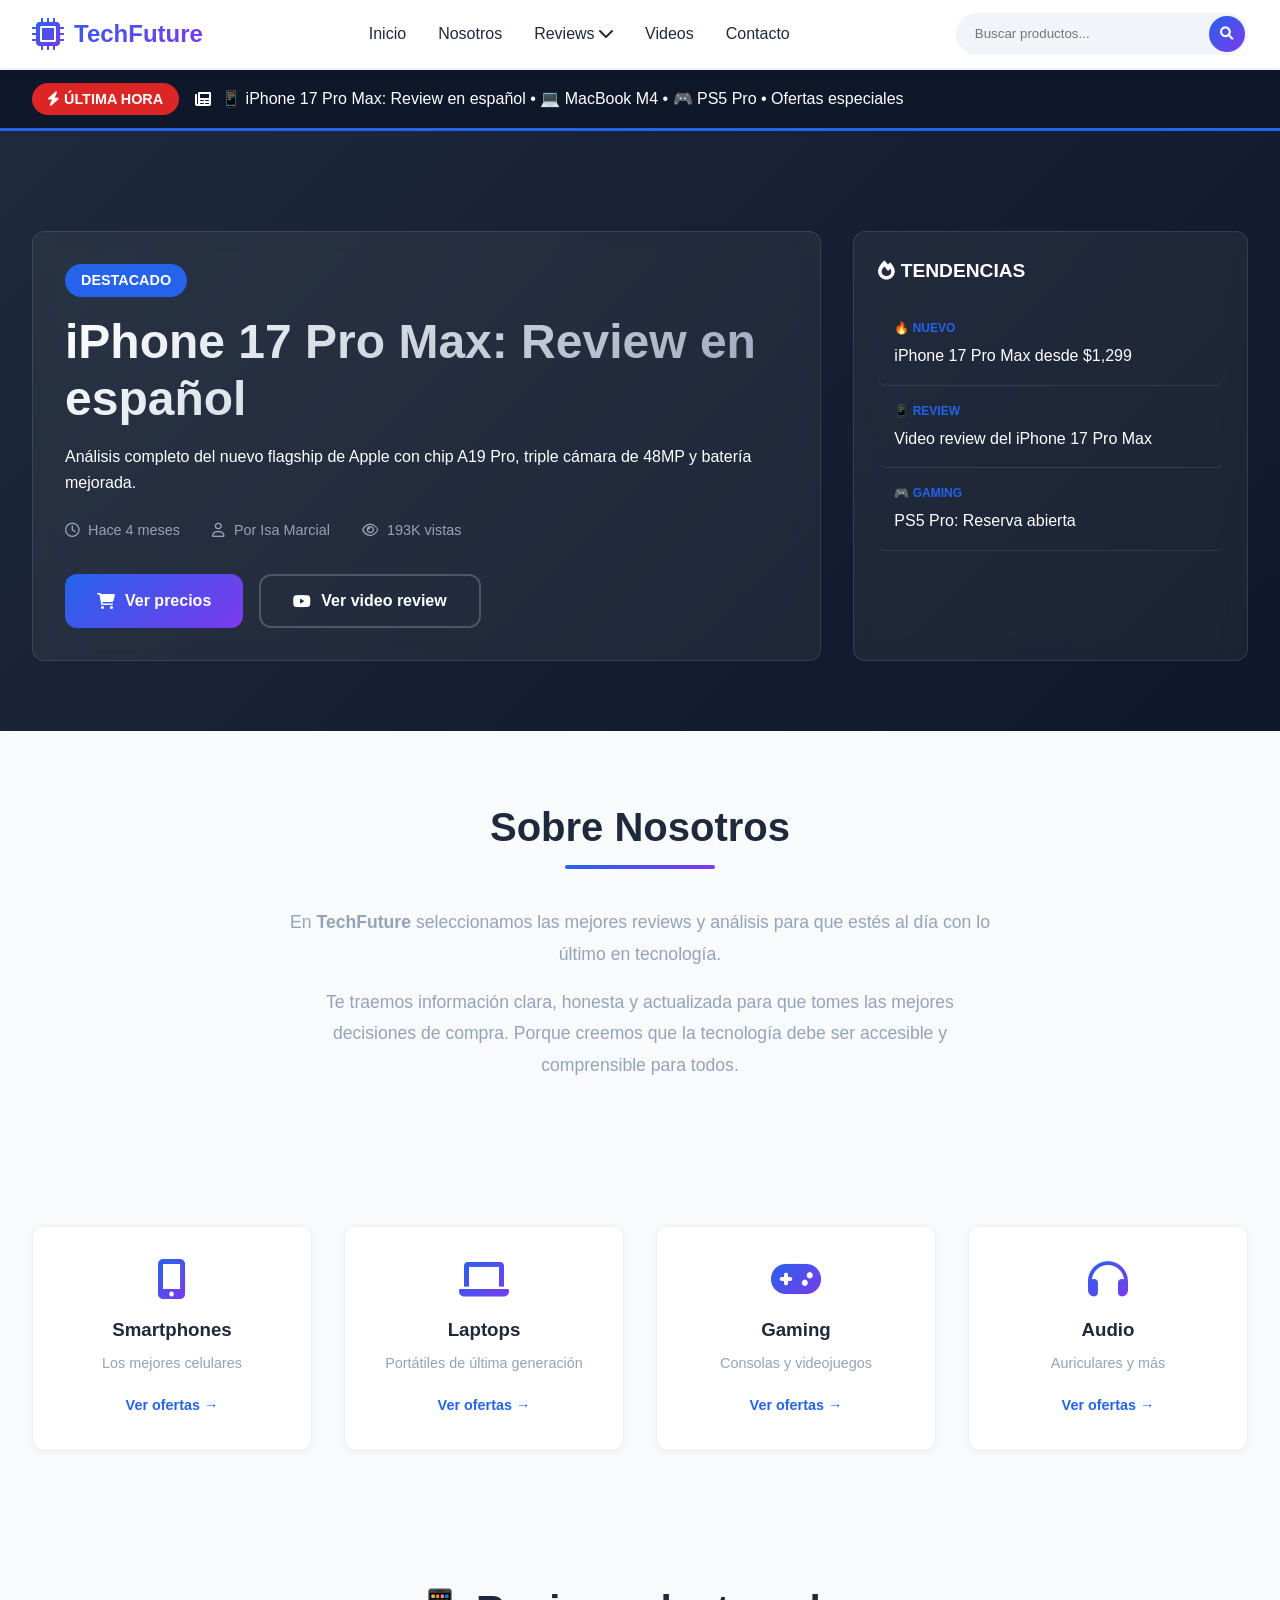
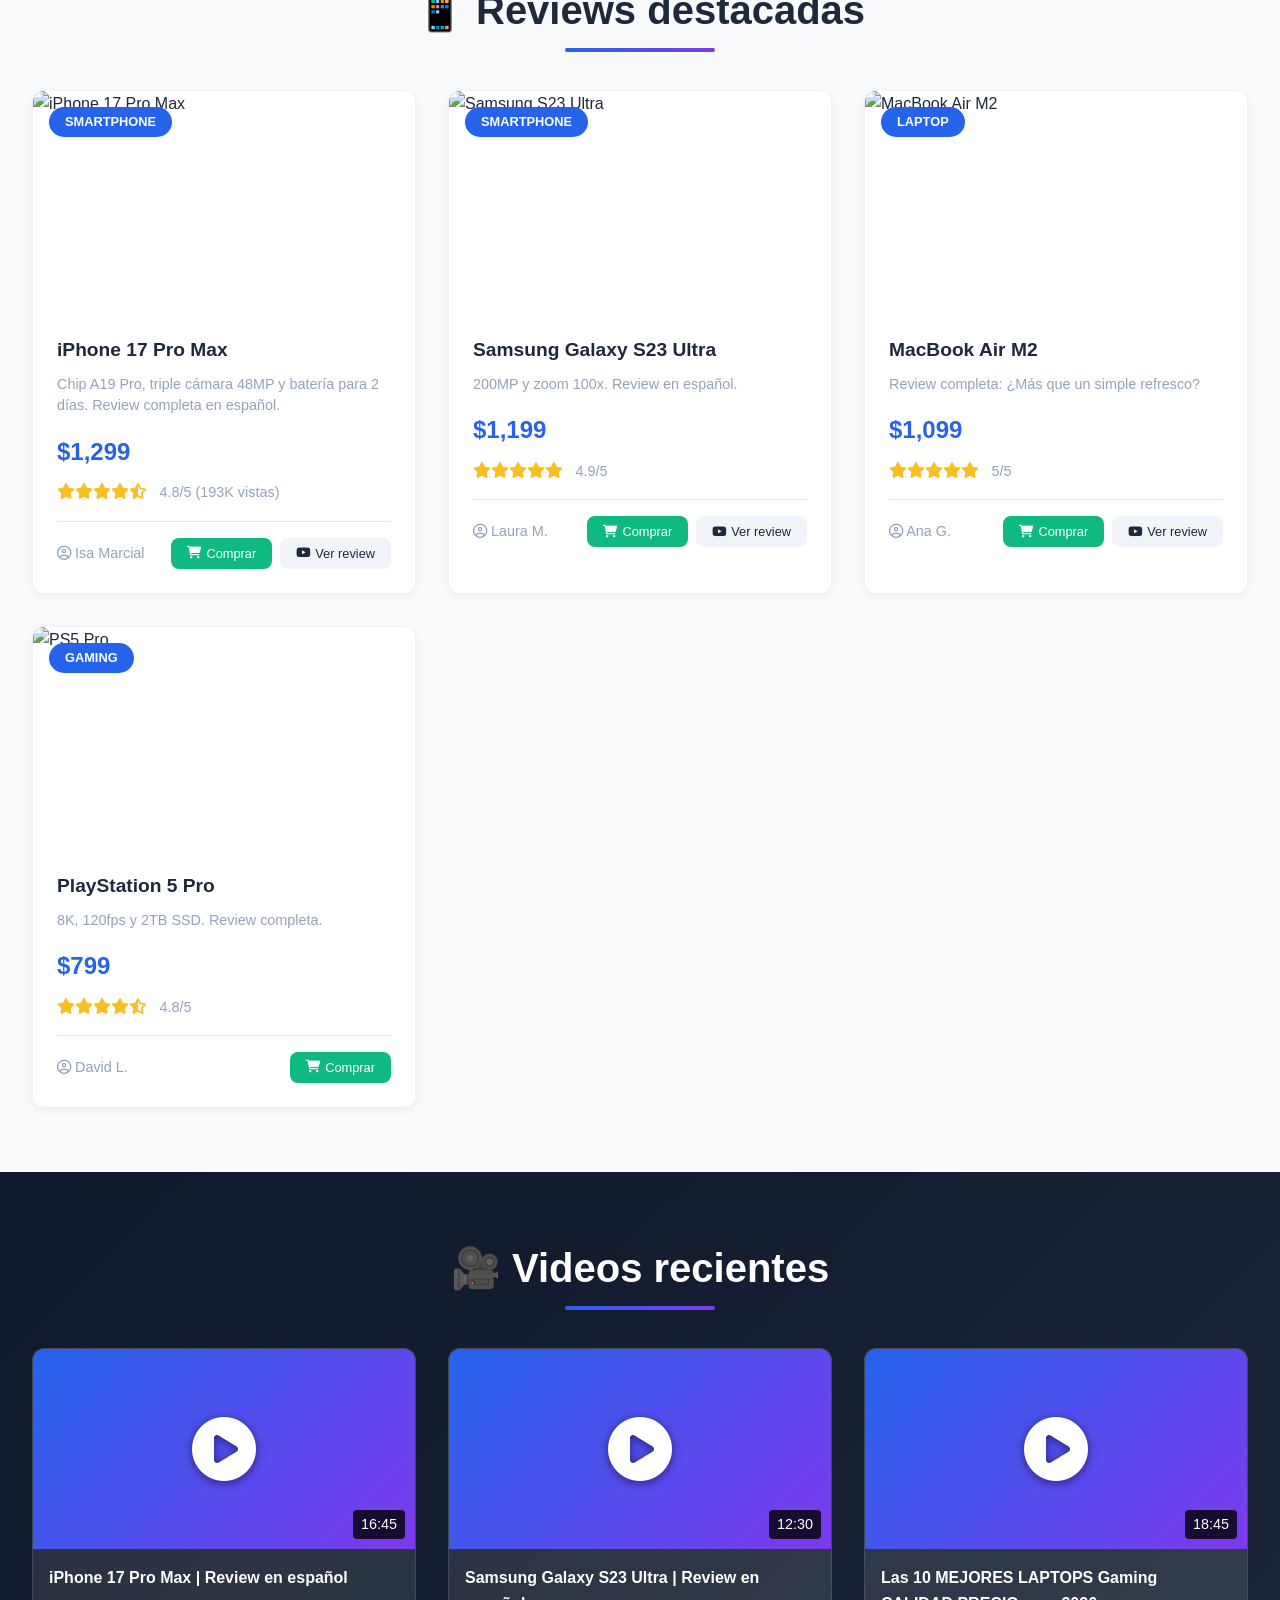
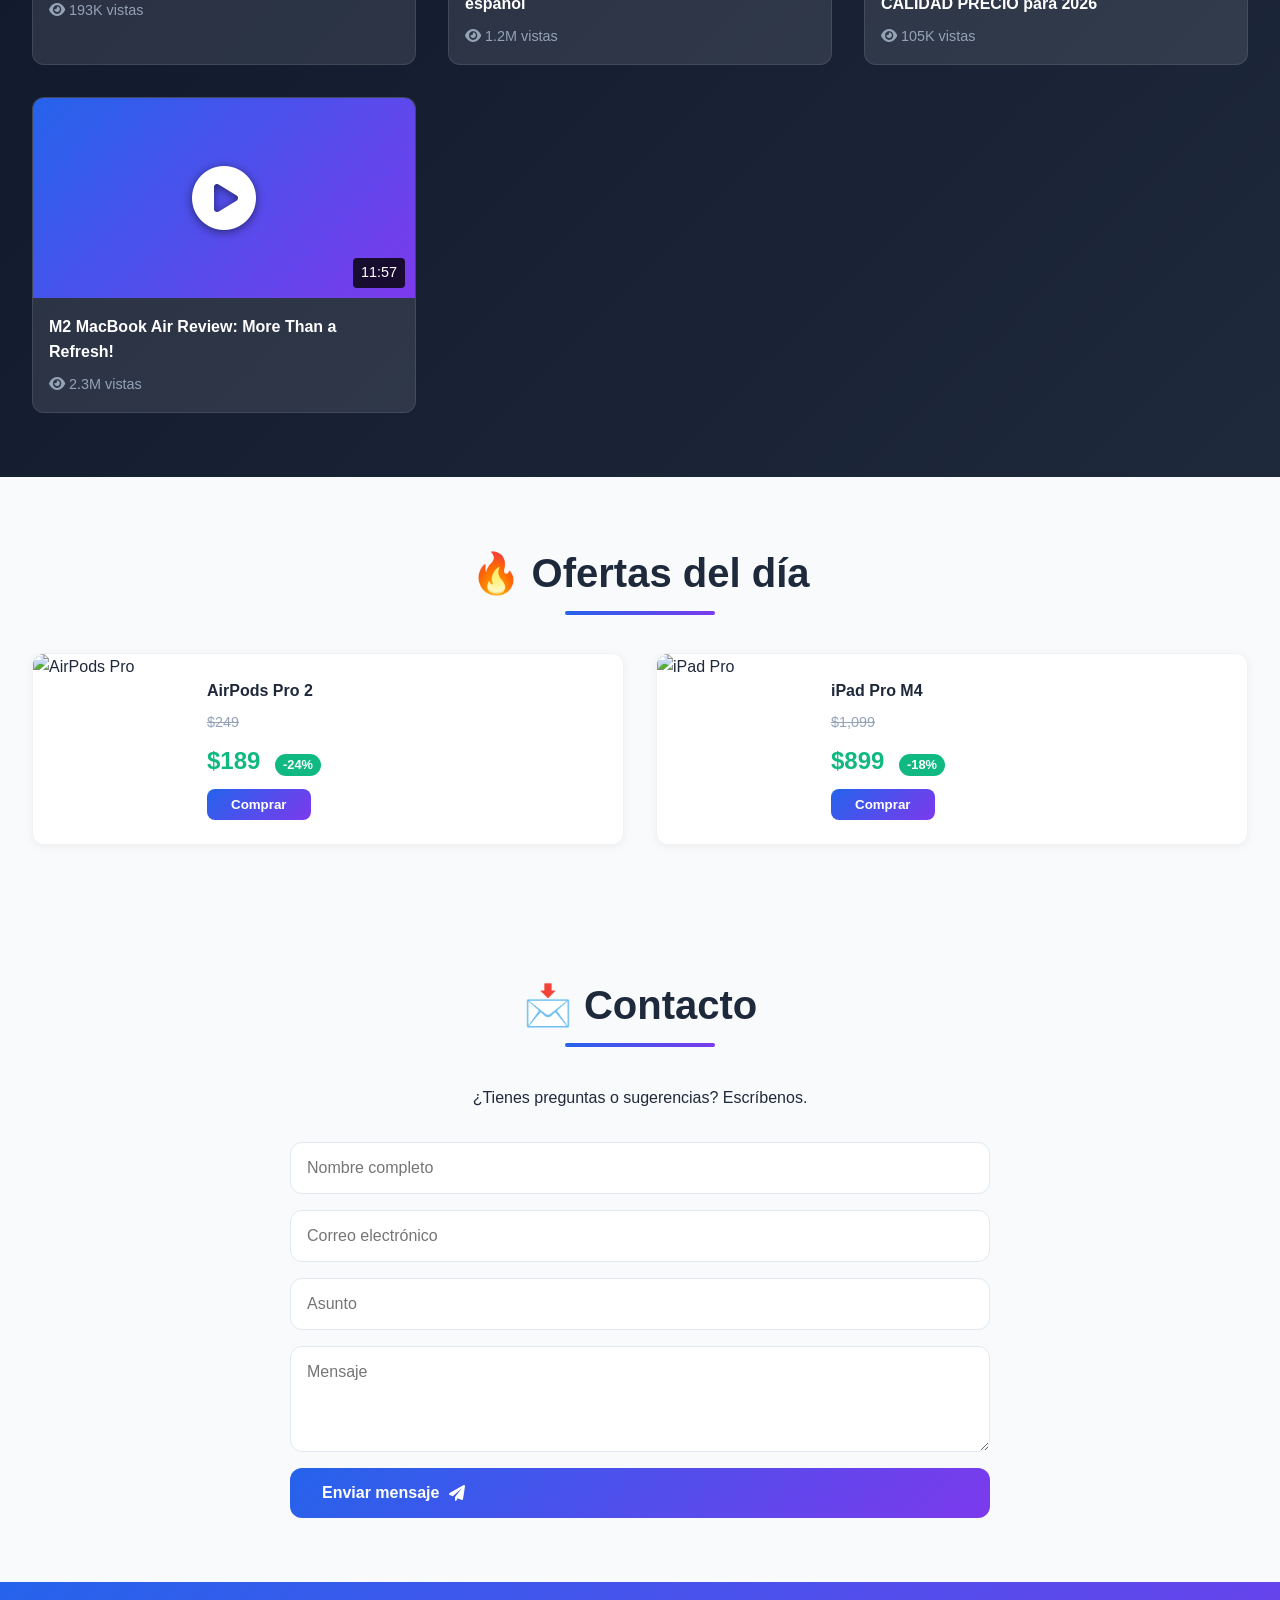
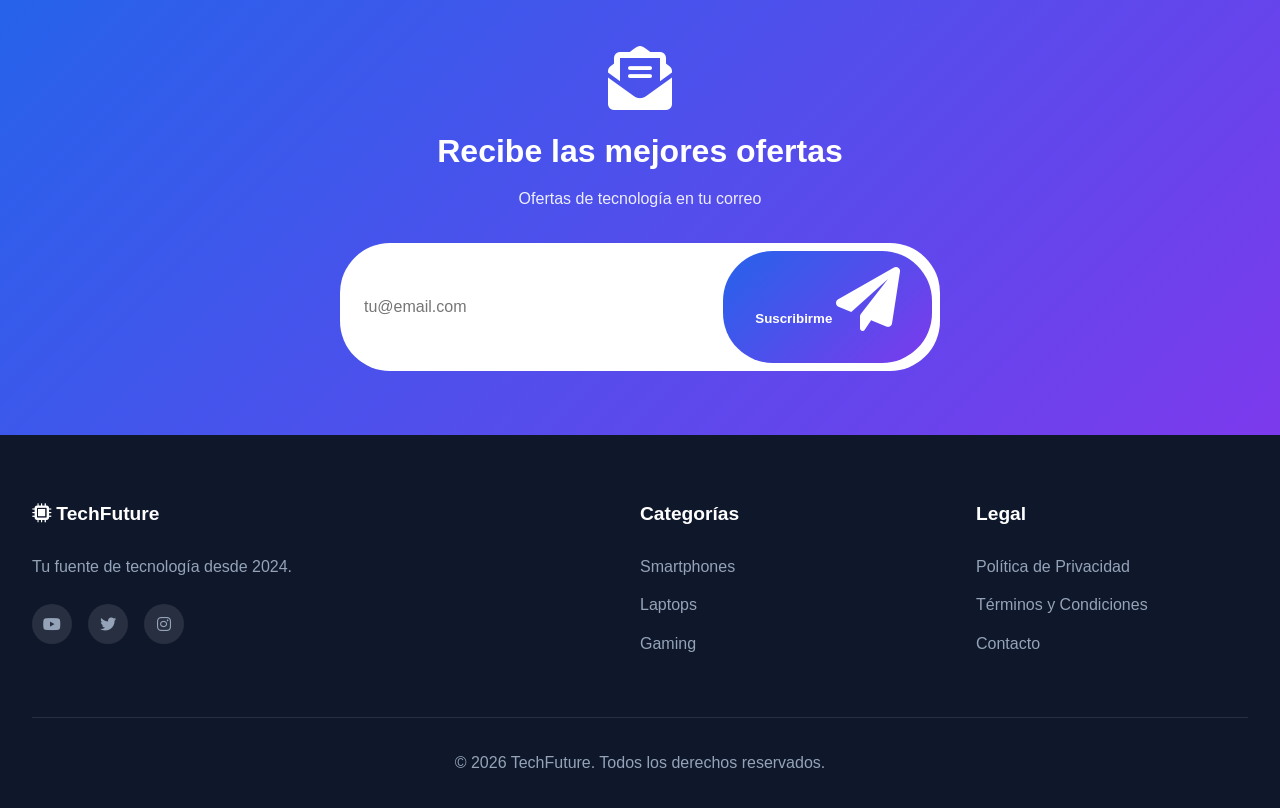
==== commit 96cff84a: "Actualización PA3: agregar secciones Nosotros y Contacto, variables CSS" ====
--- a/index.html
+++ b/index.html
@@ -7,84 +7,6 @@
     <meta name="description" content="Las últimas noticias, reviews y análisis de smartphones, laptops, gaming y más.">
     <link rel="stylesheet" href="styles.css">
     <link rel="stylesheet" href="https://cdnjs.cloudflare.com/ajax/libs/font-awesome/6.0.0/css/all.min.css">
-    <style>
-        /* ESTILOS ADICIONALES PARA VIDEOS */
-        .video-thumbnail {
-            position: relative;
-            width: 100%;
-            height: 200px;
-            background: linear-gradient(135deg, #2563eb, #7c3aed);
-            overflow: hidden;
-            border-radius: 12px 12px 0 0;
-        }
-        
-        .video-thumbnail img {
-            width: 100%;
-            height: 100%;
-            object-fit: cover;
-            transition: transform 0.3s;
-        }
-        
-        .video-card:hover .video-thumbnail img {
-            transform: scale(1.1);
-        }
-        
-        .video-thumbnail i {
-            position: absolute;
-            top: 50%;
-            left: 50%;
-            transform: translate(-50%, -50%);
-            font-size: 4rem;
-            color: white;
-            text-shadow: 0 2px 10px rgba(0,0,0,0.5);
-            z-index: 2;
-            transition: all 0.3s;
-        }
-        
-        .video-card:hover .video-thumbnail i {
-            transform: translate(-50%, -50%) scale(1.2);
-            color: #ff0000;
-        }
-        
-        .video-duration {
-            position: absolute;
-            bottom: 10px;
-            right: 10px;
-            background: rgba(0,0,0,0.8);
-            color: white;
-            padding: 4px 8px;
-            border-radius: 4px;
-            font-size: 0.9rem;
-            z-index: 2;
-        }
-        
-        .video-card {
-            cursor: pointer;
-            transition: all 0.3s;
-            background: white;
-            border-radius: 12px;
-            overflow: hidden;
-            box-shadow: 0 5px 20px rgba(0,0,0,0.1);
-        }
-        
-        .video-card:hover {
-            transform: translateY(-5px);
-            box-shadow: 0 15px 30px rgba(0,0,0,0.2);
-        }
-        
-        .video-card h4 {
-            padding: 15px 15px 5px;
-            font-size: 1.1rem;
-            color: #1e293b;
-        }
-        
-        .video-views {
-            padding: 0 15px 15px;
-            display: block;
-            color: #64748b;
-            font-size: 0.9rem;
-        }
-    </style>
 </head>
 <body>
     <!-- NAVBAR -->
@@ -97,6 +19,7 @@
             
             <ul class="nav-menu">
                 <li><a href="#inicio" class="active">Inicio</a></li>
+                <li><a href="#nosotros">Nosotros</a></li>
                 <li class="dropdown">
                     <a href="#">Reviews <i class="fas fa-chevron-down"></i></a>
                     <ul class="dropdown-menu">
@@ -106,7 +29,7 @@
                     </ul>
                 </li>
                 <li><a href="#videos">Videos</a></li>
-                <li><a href="#ofertas">Ofertas</a></li>
+                <li><a href="#contacto">Contacto</a></li>
             </ul>
 
             <div class="search-box">
@@ -127,7 +50,7 @@
         </div>
     </div>
 
-    <!-- HERO SECTION - IPHONE 17 PRO MAX -->
+    <!-- HERO SECTION - INICIO -->
     <section id="inicio" class="hero">
         <div class="hero-content">
             <div class="hero-main">
@@ -169,6 +92,15 @@
         </div>
     </section>
 
+        <!-- NOSOTROS -->
+    <section id="nosotros" class="about-section">
+        <div class="about-container">
+            <h2 class="section-title">Sobre Nosotros</h2>
+            <p>En <strong>TechFuture</strong> seleccionamos las mejores reviews y análisis para que estés al día con lo último en tecnología.</p>
+            <p>Te traemos información clara, honesta y actualizada para que tomes las mejores decisiones de compra. Porque creemos que la tecnología debe ser accesible y comprensible para todos.</p>
+        </div>
+    </section>
+
     <!-- CATEGORÍAS -->
     <section class="categories">
         <div class="categories-container">
@@ -308,11 +240,11 @@
         </div>
     </section>
 
-    <!-- SECCIÓN DE VIDEOS - TODOS TUS VIDEOS -->
+    <!-- SECCIÓN DE VIDEOS -->
     <section id="videos" class="videos-section">
         <h2 class="section-title">🎥 Videos recientes</h2>
         <div class="videos-grid">
-            <!-- Video 1: iPhone 17 Pro Max (español) -->
+            <!-- Video 1: iPhone 17 Pro Max -->
             <div class="video-card" onclick="window.open('https://www.youtube.com/watch?v=0hGWHn871qc', '_blank')">
                 <div class="video-thumbnail">
                     <img src="https://img.youtube.com/vi/0hGWHn871qc/0.jpg" alt="iPhone 17 Pro Max Review Español"
@@ -324,7 +256,7 @@
                 <span class="video-views"><i class="fas fa-eye"></i> 193K vistas</span>
             </div>
 
-            <!-- Video 2: Samsung S23 Ultra (español) -->
+            <!-- Video 2: Samsung S23 Ultra -->
             <div class="video-card" onclick="window.open('https://www.youtube.com/watch?v=Q08YP66u8i4', '_blank')">
                 <div class="video-thumbnail">
                     <img src="https://img.youtube.com/vi/Q08YP66u8i4/0.jpg" alt="Samsung S23 Ultra Review Español"
@@ -348,7 +280,7 @@
                 <span class="video-views"><i class="fas fa-eye"></i> 105K vistas</span>
             </div>
 
-            <!-- Video 4: MacBook Air M2 (inglés) -->
+            <!-- Video 4: MacBook Air M2 -->
             <div class="video-card" onclick="window.open('https://www.youtube.com/watch?v=HeMIZC2rkMo', '_blank')">
                 <div class="video-thumbnail">
                     <img src="https://img.youtube.com/vi/HeMIZC2rkMo/0.jpg" alt="MacBook Air M2 Review"
@@ -358,18 +290,6 @@
                 </div>
                 <h4>M2 MacBook Air Review: More Than a Refresh!</h4>
                 <span class="video-views"><i class="fas fa-eye"></i> 2.3M vistas</span>
-            </div>
-
-            <!-- Video 5: RTX 4090 (inglés) -->
-            <div class="video-card" onclick="window.open('https://www.youtube.com/watch?v=THxkY59_xko', '_blank')">
-                <div class="video-thumbnail">
-                    <img src="https://img.youtube.com/vi/THxkY59_xko/0.jpg" alt="RTX 4090 Review"
-                         onerror="this.style.display='none'; this.parentNode.style.background='linear-gradient(135deg, #2563eb, #7c3aed)';">
-                    <i class="fas fa-play-circle"></i>
-                    <span class="video-duration">19:33</span>
-                </div>
-                <h4>Is the fastest GPU ALWAYS the best? RTX 4090 Review</h4>
-                <span class="video-views"><i class="fas fa-eye"></i> 6.7M vistas</span>
             </div>
         </div>
     </section>
@@ -399,6 +319,21 @@
         </div>
     </section>
 
+    <!-- CONTACTO -->
+    <section id="contacto" class="contact-section">
+        <div class="contact-container">
+            <h2 class="section-title">📩 Contacto</h2>
+            <p>¿Tienes preguntas o sugerencias? Escríbenos.</p>
+            <form class="contact-form" onsubmit="event.preventDefault(); alert('✅ Mensaje enviado correctamente. ¡Gracias por contactarnos!');">
+                <input type="text" placeholder="Nombre completo" required>
+                <input type="email" placeholder="Correo electrónico" required>
+                <input type="text" placeholder="Asunto">
+                <textarea placeholder="Mensaje" rows="4" required></textarea>
+                <button type="submit" class="cta-button">Enviar mensaje <i class="fas fa-paper-plane"></i></button>
+            </form>
+        </div>
+    </section>
+
     <!-- NEWSLETTER -->
     <section class="newsletter">
         <div class="newsletter-container">
@@ -435,8 +370,9 @@
             <div class="footer-section">
                 <h4>Legal</h4>
                 <ul>
-                    <li><a href="#">Contacto</a></li>
-                    <li><a href="#">Privacidad</a></li>
+                    <li><a href="#">Política de Privacidad</a></li>
+                    <li><a href="#">Términos y Condiciones</a></li>
+                    <li><a href="#contacto">Contacto</a></li>
                 </ul>
             </div>
         </div>
--- a/styles.css
+++ b/styles.css
@@ -1,3 +1,23 @@
+/* VARIABLES CSS */
+:root {
+    --color-primary: #2563eb;
+    --color-secondary: #7c3aed;
+    --color-dark: #0f172a;
+    --color-light: #f8fafc;
+    --color-white: #ffffff;
+    --color-gray: #94a3b8;
+    --color-text: #1e293b;
+    --color-accent: #10b981;
+    --color-danger: #dc2626;
+    --color-bg-navbar: rgba(255, 255, 255, 0.98);
+    --font-family: -apple-system, BlinkMacSystemFont, 'Segoe UI', Roboto, Oxygen, Ubuntu, sans-serif;
+    --shadow-sm: 0 2px 10px rgba(0,0,0,0.05);
+    --shadow-md: 0 5px 20px rgba(0,0,0,0.1);
+    --shadow-lg: 0 20px 30px rgba(37,99,235,0.15);
+    --border-radius: 12px;
+    --transition: all 0.3s ease;
+}
+
 * {
     margin: 0;
     padding: 0;
@@ -5,22 +25,22 @@
 }
 
 body {
-    font-family: -apple-system, BlinkMacSystemFont, 'Segoe UI', Roboto, Oxygen, Ubuntu, sans-serif;
+    font-family: var(--font-family);
     line-height: 1.6;
-    color: #1a1a1a;
-    background: #f8fafc;
+    color: var(--color-text);
+    background: var(--color-light);
 }
 
 /* NAVBAR */
 .navbar {
-    background: rgba(255, 255, 255, 0.98);
+    background: var(--color-bg-navbar);
     backdrop-filter: blur(10px);
     position: fixed;
     width: 100%;
     top: 0;
     z-index: 1000;
     border-bottom: 1px solid rgba(0,0,0,0.05);
-    box-shadow: 0 2px 20px rgba(0,0,0,0.05);
+    box-shadow: var(--shadow-sm);
 }
 
 .nav-container {
@@ -38,14 +58,14 @@
     gap: 10px;
     font-size: 1.5rem;
     font-weight: 700;
-    background: linear-gradient(135deg, #2563eb, #7c3aed);
+    background: linear-gradient(135deg, var(--color-primary), var(--color-secondary));
     -webkit-background-clip: text;
     -webkit-text-fill-color: transparent;
 }
 
 .logo i {
     font-size: 2rem;
-    background: linear-gradient(135deg, #2563eb, #7c3aed);
+    background: linear-gradient(135deg, var(--color-primary), var(--color-secondary));
     -webkit-background-clip: text;
     -webkit-text-fill-color: transparent;
 }
@@ -57,15 +77,15 @@
 }
 
 .nav-menu a {
-    color: #1a1a1a;
+    color: var(--color-text);
     text-decoration: none;
     font-weight: 500;
-    transition: color 0.3s;
+    transition: var(--transition);
     font-size: 1rem;
 }
 
 .nav-menu a:hover {
-    color: #2563eb;
+    color: var(--color-primary);
 }
 
 /* DROPDOWN */
@@ -77,13 +97,13 @@
     position: absolute;
     top: 100%;
     left: 0;
-    background: white;
+    background: var(--color-white);
     min-width: 200px;
     border-radius: 8px;
-    box-shadow: 0 10px 30px rgba(0,0,0,0.1);
+    box-shadow: var(--shadow-md);
     opacity: 0;
     visibility: hidden;
-    transition: all 0.3s;
+    transition: var(--transition);
     list-style: none;
     padding: 0.5rem 0;
     z-index: 1000;
@@ -100,13 +120,13 @@
 }
 
 .dropdown-menu a {
-    color: #1a1a1a;
+    color: var(--color-text);
     font-size: 0.9rem;
     display: block;
 }
 
 .dropdown-menu a:hover {
-    color: #2563eb;
+    color: var(--color-primary);
     padding-left: 5px;
 }
 
@@ -128,14 +148,14 @@
 }
 
 .search-box button {
-    background: linear-gradient(135deg, #2563eb, #7c3aed);
+    background: linear-gradient(135deg, var(--color-primary), var(--color-secondary));
     border: none;
-    color: white;
+    color: var(--color-white);
     width: 36px;
     height: 36px;
     border-radius: 50%;
     cursor: pointer;
-    transition: transform 0.3s;
+    transition: var(--transition);
 }
 
 .search-box button:hover {
@@ -144,11 +164,11 @@
 
 /* BREAKING NEWS */
 .breaking-news {
-    background: #1e293b;
-    color: white;
+    background: var(--color-dark);
+    color: var(--color-white);
     padding: 0.8rem 0;
     margin-top: 70px;
-    border-bottom: 3px solid #2563eb;
+    border-bottom: 3px solid var(--color-primary);
 }
 
 .breaking-container {
@@ -161,7 +181,7 @@
 }
 
 .breaking-label {
-    background: #dc2626;
+    background: var(--color-danger);
     padding: 0.3rem 1rem;
     border-radius: 20px;
     font-weight: 600;
@@ -199,19 +219,19 @@
     display: grid;
     grid-template-columns: 2fr 1fr;
     gap: 2rem;
-    color: white;
+    color: var(--color-white);
 }
 
 .hero-main {
     padding: 2rem;
     background: rgba(255,255,255,0.05);
-    border-radius: 20px;
+    border-radius: var(--border-radius);
     backdrop-filter: blur(10px);
     border: 1px solid rgba(255,255,255,0.1);
 }
 
 .hero-category {
-    background: #2563eb;
+    background: var(--color-primary);
     padding: 0.3rem 1rem;
     border-radius: 20px;
     font-size: 0.9rem;
@@ -224,7 +244,7 @@
     font-size: 3rem;
     line-height: 1.2;
     margin-bottom: 1rem;
-    background: linear-gradient(135deg, #fff, #94a3b8);
+    background: linear-gradient(135deg, #fff, var(--color-gray));
     -webkit-background-clip: text;
     -webkit-text-fill-color: transparent;
 }
@@ -234,7 +254,7 @@
     gap: 2rem;
     margin: 1.5rem 0;
     font-size: 0.9rem;
-    color: #94a3b8;
+    color: var(--color-gray);
 }
 
 .hero-meta i {
@@ -249,13 +269,13 @@
 
 .cta-button {
     padding: 1rem 2rem;
-    background: linear-gradient(135deg, #2563eb, #7c3aed);
+    background: linear-gradient(135deg, var(--color-primary), var(--color-secondary));
     border: none;
-    border-radius: 12px;
-    color: white;
+    border-radius: var(--border-radius);
+    color: var(--color-white);
     font-weight: 600;
     cursor: pointer;
-    transition: all 0.3s;
+    transition: var(--transition);
     display: inline-flex;
     align-items: center;
     gap: 10px;
@@ -273,14 +293,14 @@
 }
 
 .cta-button.secondary:hover {
-    border-color: #2563eb;
+    border-color: var(--color-primary);
     background: rgba(37,99,235,0.1);
 }
 
 /* HERO SIDEBAR */
 .hero-sidebar {
     background: rgba(255,255,255,0.05);
-    border-radius: 20px;
+    border-radius: var(--border-radius);
     padding: 1.5rem;
     backdrop-filter: blur(10px);
     border: 1px solid rgba(255,255,255,0.1);
@@ -289,7 +309,7 @@
 .hero-sidebar h3 {
     margin-bottom: 1rem;
     font-size: 1.2rem;
-    color: #fff;
+    color: var(--color-white);
 }
 
 .quick-news {
@@ -300,7 +320,7 @@
     padding: 1rem;
     border-bottom: 1px solid rgba(255,255,255,0.1);
     cursor: pointer;
-    transition: all 0.3s;
+    transition: var(--transition);
     border-radius: 8px;
 }
 
@@ -311,46 +331,31 @@
 
 .quick-time {
     font-size: 0.75rem;
-    color: #2563eb;
+    color: var(--color-primary);
     font-weight: 600;
     display: block;
     margin-bottom: 0.3rem;
 }
 
 .quick-news-item p {
-    color: white;
+    color: var(--color-white);
     font-weight: 500;
 }
 
-/* LIVE PRICES */
-.live-prices {
-    background: rgba(0,0,0,0.3);
-    border-radius: 12px;
-    padding: 1rem;
-}
-
-.live-prices h4 {
-    color: white;
-    margin-bottom: 1rem;
-    font-size: 1rem;
-}
-
-.price-item {
-    display: flex;
-    justify-content: space-between;
-    padding: 0.5rem 0;
-    border-bottom: 1px solid rgba(255,255,255,0.1);
-    color: white;
-}
-
-.price-up {
-    color: #10b981;
-    font-weight: 600;
-}
-
-.price-down {
-    color: #ef4444;
-    font-weight: 600;
+/* ABOUT SECTION */
+.about-section {
+    max-width: 1400px;
+    margin: 0 auto;
+    padding: 4rem 2rem;
+    text-align: center;
+}
+
+.about-container p {
+    max-width: 700px;
+    margin: 1rem auto;
+    color: var(--color-gray);
+    font-size: 1.1rem;
+    line-height: 1.8;
 }
 
 /* CATEGORIES */
@@ -367,25 +372,25 @@
 }
 
 .category-card {
-    background: white;
+    background: var(--color-white);
     padding: 2rem;
-    border-radius: 16px;
+    border-radius: var(--border-radius);
     text-align: center;
     cursor: pointer;
-    transition: all 0.3s;
-    box-shadow: 0 5px 20px rgba(0,0,0,0.05);
+    transition: var(--transition);
+    box-shadow: var(--shadow-sm);
     border: 1px solid rgba(0,0,0,0.05);
 }
 
 .category-card:hover {
     transform: translateY(-5px);
-    box-shadow: 0 20px 30px rgba(37,99,235,0.15);
-    border-color: #2563eb;
+    box-shadow: var(--shadow-lg);
+    border-color: var(--color-primary);
 }
 
 .category-card i {
     font-size: 2.5rem;
-    background: linear-gradient(135deg, #2563eb, #7c3aed);
+    background: linear-gradient(135deg, var(--color-primary), var(--color-secondary));
     -webkit-background-clip: text;
     -webkit-text-fill-color: transparent;
     margin-bottom: 1rem;
@@ -393,17 +398,17 @@
 
 .category-card h3 {
     margin-bottom: 0.5rem;
-    color: #1e293b;
+    color: var(--color-text);
 }
 
 .category-card p {
-    color: #64748b;
+    color: var(--color-gray);
     font-size: 0.9rem;
     margin-bottom: 1rem;
 }
 
 .category-link {
-    color: #2563eb;
+    color: var(--color-primary);
     font-weight: 600;
     font-size: 0.9rem;
     display: inline-block;
@@ -420,7 +425,7 @@
     text-align: center;
     font-size: 2.5rem;
     margin-bottom: 3rem;
-    color: #1e293b;
+    color: var(--color-text);
     position: relative;
 }
 
@@ -432,7 +437,7 @@
     transform: translateX(-50%);
     width: 150px;
     height: 4px;
-    background: linear-gradient(135deg, #2563eb, #7c3aed);
+    background: linear-gradient(135deg, var(--color-primary), var(--color-secondary));
     border-radius: 2px;
 }
 
@@ -443,17 +448,17 @@
 }
 
 .article-card {
-    background: white;
-    border-radius: 16px;
+    background: var(--color-white);
+    border-radius: var(--border-radius);
     overflow: hidden;
-    box-shadow: 0 5px 20px rgba(0,0,0,0.05);
-    transition: all 0.3s;
+    box-shadow: var(--shadow-sm);
+    transition: var(--transition);
     border: 1px solid rgba(0,0,0,0.05);
 }
 
 .article-card:hover {
     transform: translateY(-5px);
-    box-shadow: 0 20px 30px rgba(0,0,0,0.1);
+    box-shadow: var(--shadow-md);
 }
 
 .article-image {
@@ -477,8 +482,8 @@
     position: absolute;
     top: 1rem;
     left: 1rem;
-    background: #2563eb;
-    color: white;
+    background: var(--color-primary);
+    color: var(--color-white);
     padding: 0.3rem 1rem;
     border-radius: 20px;
     font-size: 0.8rem;
@@ -493,11 +498,11 @@
 .article-content h3 {
     margin-bottom: 0.5rem;
     font-size: 1.2rem;
-    color: #1e293b;
+    color: var(--color-text);
 }
 
 .article-excerpt {
-    color: #64748b;
+    color: var(--color-gray);
     font-size: 0.9rem;
     margin-bottom: 1rem;
     line-height: 1.5;
@@ -506,7 +511,7 @@
 .price-tag {
     font-size: 1.5rem;
     font-weight: 700;
-    color: #2563eb;
+    color: var(--color-primary);
     margin: 0.5rem 0;
 }
 
@@ -516,7 +521,7 @@
 }
 
 .rating-text {
-    color: #64748b;
+    color: var(--color-gray);
     font-size: 0.9rem;
     margin-left: 0.5rem;
 }
@@ -531,7 +536,7 @@
 }
 
 .article-author {
-    color: #64748b;
+    color: var(--color-gray);
     font-size: 0.9rem;
 }
 
@@ -546,15 +551,15 @@
     border-radius: 8px;
     font-size: 0.8rem;
     cursor: pointer;
-    transition: all 0.3s;
+    transition: var(--transition);
     display: inline-flex;
     align-items: center;
     gap: 5px;
 }
 
 .buy-btn {
-    background: #10b981;
-    color: white;
+    background: var(--color-accent);
+    color: var(--color-white);
 }
 
 .buy-btn:hover {
@@ -564,77 +569,22 @@
 
 .review-btn {
     background: #f1f5f9;
-    color: #1e293b;
+    color: var(--color-text);
 }
 
 .review-btn:hover {
     background: #e2e8f0;
-}
-
-/* COMPARISON TABLE */
-.comparison-section {
-    background: #f1f5f9;
-    padding: 4rem 2rem;
-}
-
-.comparison-container {
-    max-width: 1200px;
-    margin: 0 auto;
-    overflow-x: auto;
-}
-
-.comparison-table {
-    width: 100%;
-    background: white;
-    border-radius: 16px;
-    overflow: hidden;
-    box-shadow: 0 5px 20px rgba(0,0,0,0.05);
-    border-collapse: collapse;
-}
-
-.comparison-table th {
-    background: linear-gradient(135deg, #2563eb, #7c3aed);
-    color: white;
-    padding: 1rem;
-    text-align: left;
-    font-weight: 600;
-}
-
-.comparison-table td {
-    padding: 1rem;
-    border-bottom: 1px solid #e2e8f0;
-    color: #1e293b;
-}
-
-.comparison-table tr:hover {
-    background: #f8fafc;
-}
-
-.table-buy {
-    background: #10b981;
-    color: white;
-    border: none;
-    padding: 0.5rem 1rem;
-    border-radius: 8px;
-    cursor: pointer;
-    font-size: 0.9rem;
-    transition: all 0.3s;
-}
-
-.table-buy:hover {
-    background: #059669;
-    transform: scale(1.05);
 }
 
 /* VIDEOS SECTION */
 .videos-section {
     background: linear-gradient(135deg, #0f172a 0%, #1e293b 100%);
-    color: white;
+    color: var(--color-white);
     padding: 4rem 2rem;
 }
 
 .videos-section .section-title {
-    color: white;
+    color: var(--color-white);
 }
 
 .videos-grid {
@@ -647,16 +597,16 @@
 
 .video-card {
     background: rgba(255,255,255,0.1);
-    border-radius: 12px;
+    border-radius: var(--border-radius);
     overflow: hidden;
     cursor: pointer;
-    transition: all 0.3s;
+    transition: var(--transition);
     border: 1px solid rgba(255,255,255,0.1);
 }
 
 .video-card:hover {
     transform: scale(1.05);
-    box-shadow: 0 20px 30px rgba(0,0,0,0.3);
+    box-shadow: var(--shadow-md);
 }
 
 .video-thumbnail {
@@ -677,14 +627,14 @@
     left: 50%;
     transform: translate(-50%, -50%);
     font-size: 4rem;
-    color: white;
+    color: var(--color-white);
     text-shadow: 0 2px 10px rgba(0,0,0,0.5);
-    transition: all 0.3s;
+    transition: var(--transition);
 }
 
 .video-card:hover .video-thumbnail i {
     transform: translate(-50%, -50%) scale(1.1);
-    color: #2563eb;
+    color: var(--color-primary);
 }
 
 .video-duration {
@@ -695,18 +645,18 @@
     padding: 0.2rem 0.5rem;
     border-radius: 4px;
     font-size: 0.9rem;
-    color: white;
+    color: var(--color-white);
 }
 
 .video-card h4 {
     padding: 1rem 1rem 0.5rem;
-    color: white;
+    color: var(--color-white);
 }
 
 .video-views {
     padding: 0 1rem 1rem;
     display: block;
-    color: #94a3b8;
+    color: var(--color-gray);
     font-size: 0.9rem;
 }
 
@@ -724,19 +674,19 @@
 }
 
 .deal-card {
-    background: white;
-    border-radius: 16px;
+    background: var(--color-white);
+    border-radius: var(--border-radius);
     overflow: hidden;
     display: flex;
     cursor: pointer;
-    transition: all 0.3s;
-    box-shadow: 0 5px 20px rgba(0,0,0,0.05);
+    transition: var(--transition);
+    box-shadow: var(--shadow-sm);
     border: 1px solid rgba(0,0,0,0.05);
 }
 
 .deal-card:hover {
     transform: translateY(-5px);
-    box-shadow: 0 20px 30px rgba(37,99,235,0.15);
+    box-shadow: var(--shadow-lg);
 }
 
 .deal-card img {
@@ -751,26 +701,26 @@
 }
 
 .deal-content h4 {
-    color: #1e293b;
+    color: var(--color-text);
     margin-bottom: 0.5rem;
 }
 
 .old-price {
-    color: #94a3b8;
+    color: var(--color-gray);
     text-decoration: line-through;
     font-size: 0.9rem;
 }
 
 .new-price {
-    color: #10b981;
+    color: var(--color-accent);
     font-size: 1.5rem;
     font-weight: 700;
     margin: 0.5rem 0;
 }
 
 .discount {
-    background: #10b981;
-    color: white;
+    background: var(--color-accent);
+    color: var(--color-white);
     padding: 0.2rem 0.5rem;
     border-radius: 20px;
     font-size: 0.8rem;
@@ -778,13 +728,13 @@
 }
 
 .deal-btn {
-    background: linear-gradient(135deg, #2563eb, #7c3aed);
-    color: white;
+    background: linear-gradient(135deg, var(--color-primary), var(--color-secondary));
+    color: var(--color-white);
     border: none;
     padding: 0.5rem 1.5rem;
     border-radius: 8px;
     cursor: pointer;
-    transition: all 0.3s;
+    transition: var(--transition);
     font-weight: 600;
 }
 
@@ -792,9 +742,43 @@
     transform: scale(1.05);
 }
 
+/* CONTACT SECTION */
+.contact-section {
+    background: var(--color-light);
+    padding: 4rem 2rem;
+}
+
+.contact-container {
+    max-width: 700px;
+    margin: 0 auto;
+    text-align: center;
+}
+
+.contact-form {
+    display: flex;
+    flex-direction: column;
+    gap: 1rem;
+    margin-top: 2rem;
+}
+
+.contact-form input,
+.contact-form textarea {
+    padding: 1rem;
+    border: 1px solid #e2e8f0;
+    border-radius: var(--border-radius);
+    font-size: 1rem;
+    font-family: inherit;
+    background: var(--color-white);
+}
+
+.contact-form input:focus,
+.contact-form textarea:focus {
+    outline: 2px solid var(--color-primary);
+}
+
 /* NEWSLETTER */
 .newsletter {
-    background: linear-gradient(135deg, #2563eb, #7c3aed);
+    background: linear-gradient(135deg, var(--color-primary), var(--color-secondary));
     padding: 4rem 2rem;
     text-align: center;
 }
@@ -802,7 +786,7 @@
 .newsletter-container {
     max-width: 600px;
     margin: 0 auto;
-    color: white;
+    color: var(--color-white);
 }
 
 .newsletter i {
@@ -823,7 +807,7 @@
 .newsletter-form {
     display: flex;
     gap: 1rem;
-    background: white;
+    background: var(--color-white);
     padding: 0.5rem;
     border-radius: 50px;
 }
@@ -838,13 +822,13 @@
 }
 
 .newsletter-form button {
-    background: linear-gradient(135deg, #2563eb, #7c3aed);
-    color: white;
+    background: linear-gradient(135deg, var(--color-primary), var(--color-secondary));
+    color: var(--color-white);
     border: none;
     padding: 1rem 2rem;
     border-radius: 50px;
     cursor: pointer;
-    transition: all 0.3s;
+    transition: var(--transition);
     font-weight: 600;
 }
 
@@ -855,7 +839,7 @@
 /* FOOTER */
 footer {
     background: #0f172a;
-    color: white;
+    color: var(--color-white);
     padding: 4rem 2rem 2rem;
 }
 
@@ -873,7 +857,7 @@
 }
 
 .footer-section p {
-    color: #94a3b8;
+    color: var(--color-gray);
     margin-bottom: 1.5rem;
     line-height: 1.6;
 }
@@ -887,13 +871,13 @@
 }
 
 .footer-section a {
-    color: #94a3b8;
+    color: var(--color-gray);
     text-decoration: none;
-    transition: color 0.3s;
+    transition: var(--transition);
 }
 
 .footer-section a:hover {
-    color: white;
+    color: var(--color-white);
 }
 
 .social-links {
@@ -909,11 +893,11 @@
     display: flex;
     align-items: center;
     justify-content: center;
-    transition: all 0.3s;
+    transition: var(--transition);
 }
 
 .social-links a:hover {
-    background: #2563eb;
+    background: var(--color-primary);
     transform: translateY(-3px);
 }
 
@@ -923,16 +907,7 @@
     padding-top: 2rem;
     border-top: 1px solid rgba(255,255,255,0.1);
     text-align: center;
-    color: #94a3b8;
-}
-
-.footer-bottom a {
-    color: #94a3b8;
-    text-decoration: none;
-}
-
-.footer-bottom a:hover {
-    color: white;
+    color: var(--color-gray);
 }
 
 /* RESPONSIVE */
@@ -979,6 +954,7 @@
     
     .newsletter-form {
         flex-direction: column;
+        border-radius: var(--border-radius);
     }
     
     .deal-card {
@@ -988,10 +964,6 @@
     .deal-card img {
         width: 100%;
         height: 200px;
-    }
-    
-    .comparison-table {
-        font-size: 0.9rem;
     }
     
     .hero-buttons {
@@ -1015,14 +987,15 @@
     animation: fadeInUp 0.6s ease forwards;
 }
 
-/* HOVER EFFECTS */
-.category-card i, .article-card i, .video-card i {
-    transition: all 0.3s;
-}
-
-.category-card:hover i {
-    transform: scale(1.1);
-}
+.article-card:nth-child(1) { animation-delay: 0.1s; }
+.article-card:nth-child(2) { animation-delay: 0.2s; }
+.article-card:nth-child(3) { animation-delay: 0.3s; }
+.article-card:nth-child(4) { animation-delay: 0.4s; }
+
+.category-card:nth-child(1) { animation-delay: 0.1s; }
+.category-card:nth-child(2) { animation-delay: 0.2s; }
+.category-card:nth-child(3) { animation-delay: 0.3s; }
+.category-card:nth-child(4) { animation-delay: 0.4s; }
 
 /* SCROLLBAR PERSONALIZADA */
 ::-webkit-scrollbar {
@@ -1030,11 +1003,11 @@
 }
 
 ::-webkit-scrollbar-track {
-    background: #f1f5f9;
+    background: var(--color-light);
 }
 
 ::-webkit-scrollbar-thumb {
-    background: linear-gradient(135deg, #2563eb, #7c3aed);
+    background: linear-gradient(135deg, var(--color-primary), var(--color-secondary));
     border-radius: 5px;
 }
 
@@ -1042,73 +1015,13 @@
     background: linear-gradient(135deg, #1d4ed8, #6d28d9);
 }
 
-/* TOOLTIPS */
-.price-tooltip {
-    position: absolute;
-    background: #1e293b;
-    color: white;
-    padding: 0.5rem 1rem;
-    border-radius: 8px;
-    font-size: 0.8rem;
-    pointer-events: none;
-    z-index: 1000;
-    box-shadow: 0 5px 15px rgba(0,0,0,0.2);
-}
-
-.price-tooltip::after {
-    content: '';
-    position: absolute;
-    bottom: -5px;
-    left: 50%;
-    transform: translateX(-50%);
-    width: 0;
-    height: 0;
-    border-left: 5px solid transparent;
-    border-right: 5px solid transparent;
-    border-top: 5px solid #1e293b;
-}
-
-/* ACTIVE NAV LINK */
-.nav-menu a.active {
-    color: #2563eb;
-    position: relative;
-}
-
-.nav-menu a.active::after {
-    content: '';
-    position: absolute;
-    bottom: -5px;
-    left: 0;
-    width: 100%;
-    height: 2px;
-    background: #2563eb;
-}
-
-/* LOADING ANIMATION */
-@keyframes pulse {
-    0% { opacity: 1; }
-    50% { opacity: 0.5; }
-    100% { opacity: 1; }
-}
-
-.loading {
-    animation: pulse 1.5s ease-in-out infinite;
-}
-
-/* BOTONES DESHABILITADOS */
-button:disabled {
-    opacity: 0.5;
-    cursor: not-allowed;
-}
-
-/* FOCUS STATES */
-input:focus, button:focus, a:focus {
-    outline: 2px solid #2563eb;
-    outline-offset: 2px;
+* {
+    scrollbar-width: thin;
+    scrollbar-color: var(--color-primary) var(--color-light);
 }
 
 /* SELECTION COLOR */
 ::selection {
-    background: #2563eb;
-    color: white;
+    background: var(--color-primary);
+    color: var(--color-white);
 }
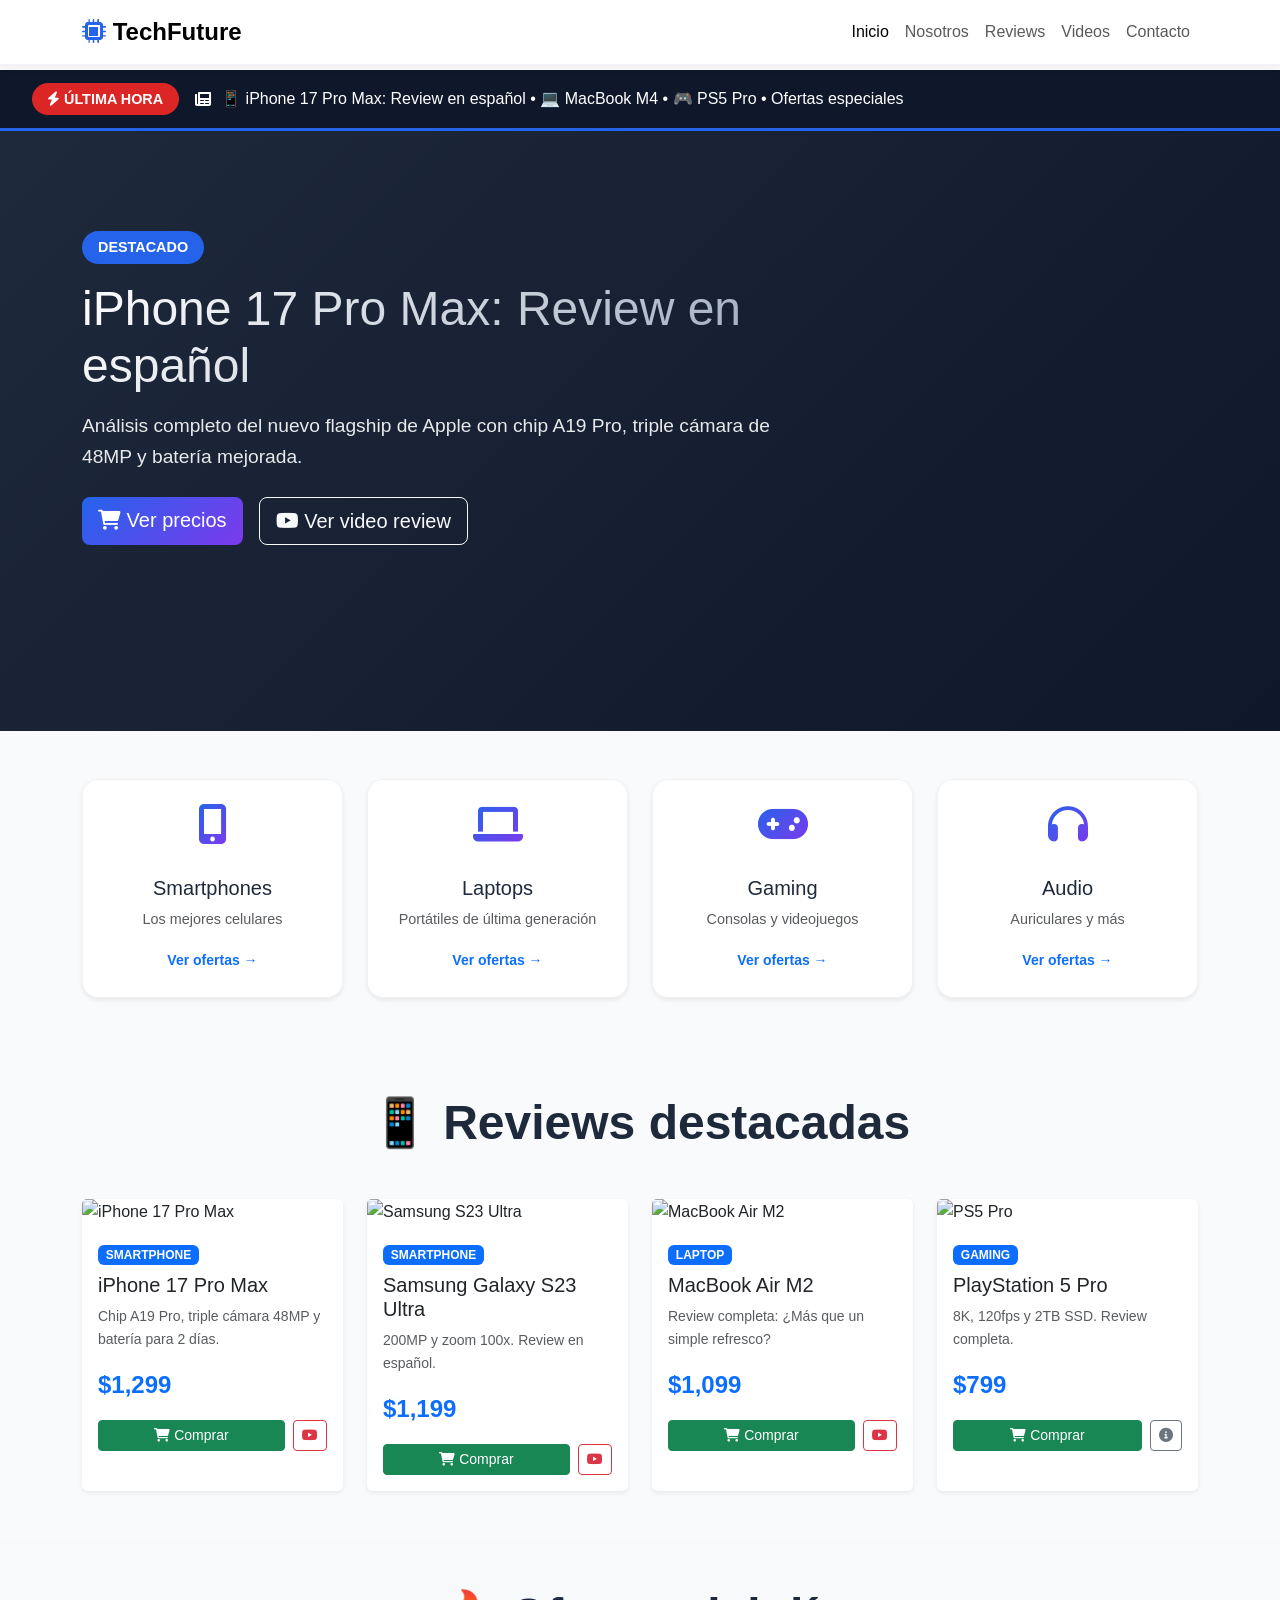
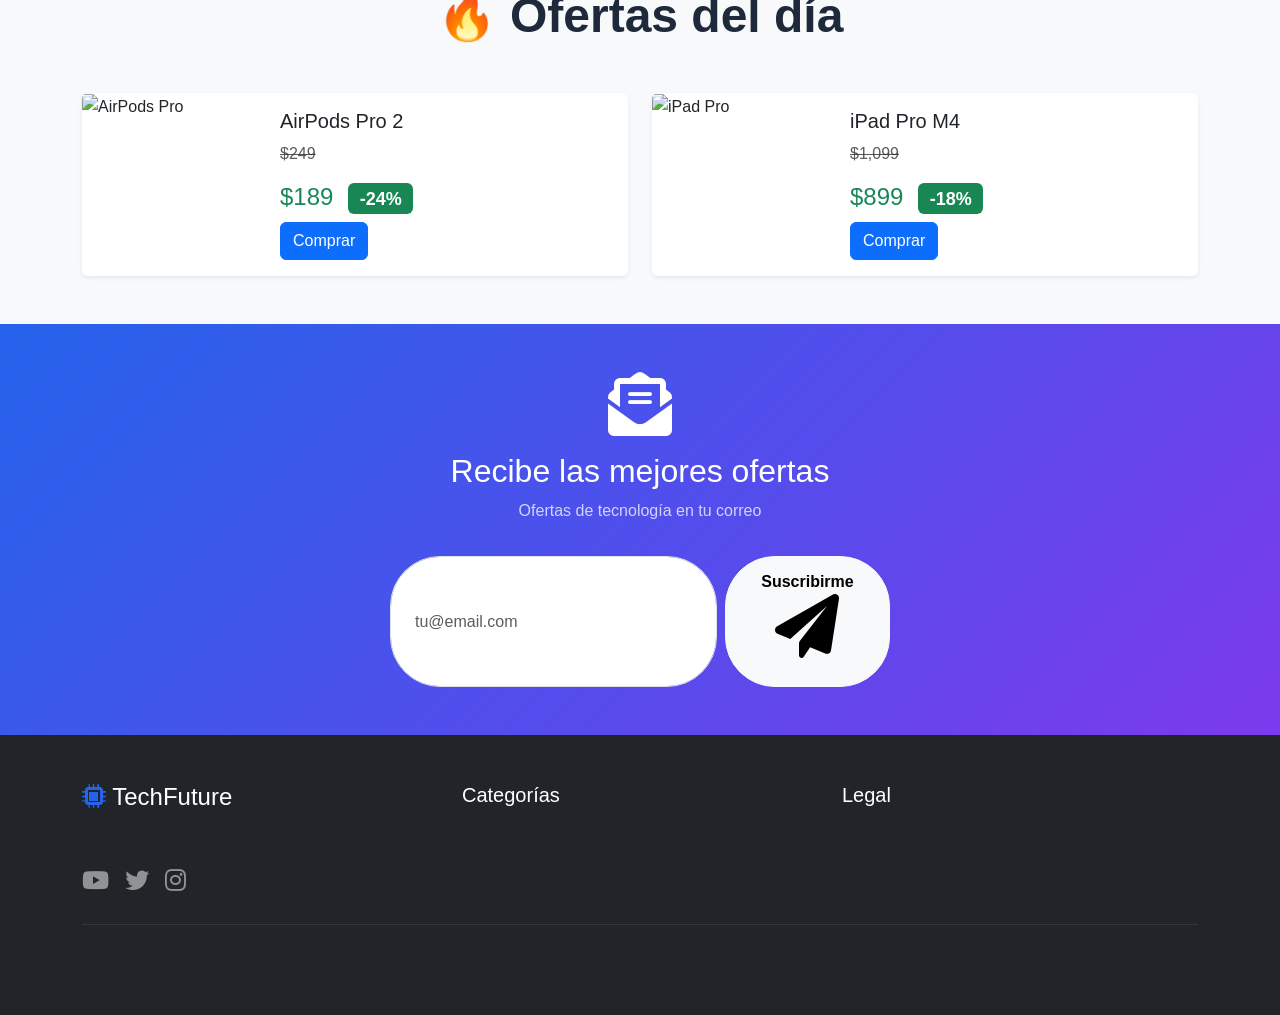
==== commit 54fe8749: "Update index.html" ====
--- a/index.html
+++ b/index.html
@@ -5,42 +5,47 @@
     <meta name="viewport" content="width=device-width, initial-scale=1.0">
     <title>TechFuture | Noticias y Reviews de Tecnología</title>
     <meta name="description" content="Las últimas noticias, reviews y análisis de smartphones, laptops, gaming y más.">
+    
+    <!-- BOOTSTRAP 5.3 -->
+    <link href="https://cdn.jsdelivr.net/npm/bootstrap@5.3.0/dist/css/bootstrap.min.css" rel="stylesheet">
+    
+    <!-- FONT AWESOME -->
+    <link rel="stylesheet" href="https://cdnjs.cloudflare.com/ajax/libs/font-awesome/6.0.0/css/all.min.css">
+    
+    <!-- GOOGLE FONTS -->
+    <link href="https://fonts.googleapis.com/css2?family=Poppins:wght@300;400;500;600;700&display=swap" rel="stylesheet">
+    
+    <!-- AOS ANIMATIONS -->
+    <link href="https://unpkg.com/aos@2.3.1/dist/aos.css" rel="stylesheet">
+    
+    <!-- ESTILOS PROPIOS -->
     <link rel="stylesheet" href="styles.css">
-    <link rel="stylesheet" href="https://cdnjs.cloudflare.com/ajax/libs/font-awesome/6.0.0/css/all.min.css">
 </head>
 <body>
-    <!-- NAVBAR -->
-    <nav class="navbar">
-        <div class="nav-container">
-            <div class="logo">
-                <i class="fas fa-microchip"></i>
-                <span>TechFuture</span>
-            </div>
-            
-            <ul class="nav-menu">
-                <li><a href="#inicio" class="active">Inicio</a></li>
-                <li><a href="#nosotros">Nosotros</a></li>
-                <li class="dropdown">
-                    <a href="#">Reviews <i class="fas fa-chevron-down"></i></a>
-                    <ul class="dropdown-menu">
-                        <li><a href="#smartphones">Smartphones</a></li>
-                        <li><a href="#laptops">Laptops</a></li>
-                        <li><a href="#gaming">Gaming</a></li>
-                    </ul>
-                </li>
-                <li><a href="#videos">Videos</a></li>
-                <li><a href="#contacto">Contacto</a></li>
-            </ul>
-
-            <div class="search-box">
-                <input type="text" placeholder="Buscar productos...">
-                <button><i class="fas fa-search"></i></button>
+
+    <!-- NAVBAR CON BOOTSTRAP -->
+    <nav class="navbar navbar-expand-lg fixed-top" style="background: rgba(255,255,255,0.98); backdrop-filter: blur(10px); box-shadow: 0 2px 20px rgba(0,0,0,0.05);">
+        <div class="container">
+            <a class="navbar-brand fw-bold" href="index.html" style="font-size: 1.5rem;">
+                <i class="fas fa-microchip" style="color: #2563eb;"></i> TechFuture
+            </a>
+            <button class="navbar-toggler" type="button" data-bs-toggle="collapse" data-bs-target="#navbarNav">
+                <span class="navbar-toggler-icon"></span>
+            </button>
+            <div class="collapse navbar-collapse" id="navbarNav">
+                <ul class="navbar-nav ms-auto">
+                    <li class="nav-item"><a class="nav-link active" href="index.html">Inicio</a></li>
+                    <li class="nav-item"><a class="nav-link" href="nosotros.html">Nosotros</a></li>
+                    <li class="nav-item"><a class="nav-link" href="reviews.html">Reviews</a></li>
+                    <li class="nav-item"><a class="nav-link" href="videos.html">Videos</a></li>
+                    <li class="nav-item"><a class="nav-link" href="contacto.html">Contacto</a></li>
+                </ul>
             </div>
         </div>
     </nav>
 
     <!-- BREAKING NEWS -->
-    <div class="breaking-news">
+    <div class="breaking-news" style="margin-top: 70px;">
         <div class="breaking-container">
             <span class="breaking-label"><i class="fas fa-bolt"></i> ÚLTIMA HORA</span>
             <div class="breaking-text">
@@ -51,336 +56,237 @@
     </div>
 
     <!-- HERO SECTION - INICIO -->
-    <section id="inicio" class="hero">
-        <div class="hero-content">
-            <div class="hero-main">
-                <span class="hero-category">DESTACADO</span>
-                <h1>iPhone 17 Pro Max: Review en español</h1>
-                <p>Análisis completo del nuevo flagship de Apple con chip A19 Pro, triple cámara de 48MP y batería mejorada.</p>
-                <div class="hero-meta">
-                    <span><i class="far fa-clock"></i> Hace 4 meses</span>
-                    <span><i class="far fa-user"></i> Por Isa Marcial</span>
-                    <span><i class="far fa-eye"></i> 193K vistas</span>
-                </div>
-                <div class="hero-buttons">
-                    <button class="cta-button" onclick="window.open('https://www.amazon.com/s?k=iphone+17+pro+max', '_blank')">
-                        <i class="fas fa-shopping-cart"></i> Ver precios
-                    </button>
-                    <button class="cta-button secondary" onclick="window.open('https://www.youtube.com/watch?v=0hGWHn871qc', '_blank')">
-                        <i class="fab fa-youtube"></i> Ver video review
-                    </button>
-                </div>
-            </div>
-            
-            <div class="hero-sidebar">
-                <h3><i class="fas fa-fire"></i> TENDENCIAS</h3>
-                <div class="quick-news">
-                    <div class="quick-news-item" onclick="window.open('https://www.amazon.com/s?k=iphone+17+pro+max', '_blank')">
-                        <span class="quick-time">🔥 NUEVO</span>
-                        <p>iPhone 17 Pro Max desde $1,299</p>
-                    </div>
-                    <div class="quick-news-item" onclick="window.open('https://www.youtube.com/watch?v=0hGWHn871qc', '_blank')">
-                        <span class="quick-time">📱 REVIEW</span>
-                        <p>Video review del iPhone 17 Pro Max</p>
-                    </div>
-                    <div class="quick-news-item" onclick="window.open('https://www.amazon.com/s?k=ps5+pro', '_blank')">
-                        <span class="quick-time">🎮 GAMING</span>
-                        <p>PS5 Pro: Reserva abierta</p>
-                    </div>
-                </div>
-            </div>
-        </div>
-    </section>
-
-        <!-- NOSOTROS -->
-    <section id="nosotros" class="about-section">
-        <div class="about-container">
-            <h2 class="section-title">Sobre Nosotros</h2>
-            <p>En <strong>TechFuture</strong> seleccionamos las mejores reviews y análisis para que estés al día con lo último en tecnología.</p>
-            <p>Te traemos información clara, honesta y actualizada para que tomes las mejores decisiones de compra. Porque creemos que la tecnología debe ser accesible y comprensible para todos.</p>
+    <section id="inicio" class="hero" style="padding-top: 100px;">
+        <div class="container">
+            <div class="row align-items-center" data-aos="fade-up">
+                <div class="col-lg-8 text-white">
+                    <span class="hero-category" style="background: #2563eb; padding: 0.3rem 1rem; border-radius: 20px; font-size: 0.9rem; display: inline-block; margin-bottom: 1rem; font-weight: 600;">DESTACADO</span>
+                    <h1 style="font-size: 3rem; line-height: 1.2; margin-bottom: 1rem; background: linear-gradient(135deg, #fff, #94a3b8); -webkit-background-clip: text; -webkit-text-fill-color: transparent;">iPhone 17 Pro Max: Review en español</h1>
+                    <p style="font-size: 1.2rem; opacity: 0.9; margin-bottom: 1.5rem;">Análisis completo del nuevo flagship de Apple con chip A19 Pro, triple cámara de 48MP y batería mejorada.</p>
+                    <div class="d-flex gap-3 flex-wrap">
+                        <a href="https://www.amazon.com/s?k=iphone+17+pro+max" target="_blank" class="btn btn-primary btn-lg" style="background: linear-gradient(135deg, #2563eb, #7c3aed); border: none;">
+                            <i class="fas fa-shopping-cart"></i> Ver precios
+                        </a>
+                        <a href="https://www.youtube.com/watch?v=0hGWHn871qc" target="_blank" class="btn btn-outline-light btn-lg">
+                            <i class="fab fa-youtube"></i> Ver video review
+                        </a>
+                    </div>
+                </div>
+            </div>
         </div>
     </section>
 
     <!-- CATEGORÍAS -->
-    <section class="categories">
-        <div class="categories-container">
-            <div class="category-card" onclick="window.open('https://www.amazon.com/s?k=smartphones', '_blank')">
-                <i class="fas fa-mobile-alt"></i>
-                <h3>Smartphones</h3>
-                <p>Los mejores celulares</p>
-                <span class="category-link">Ver ofertas →</span>
-            </div>
-            <div class="category-card" onclick="window.open('https://www.amazon.com/s?k=laptops', '_blank')">
-                <i class="fas fa-laptop"></i>
-                <h3>Laptops</h3>
-                <p>Portátiles de última generación</p>
-                <span class="category-link">Ver ofertas →</span>
-            </div>
-            <div class="category-card" onclick="window.open('https://www.amazon.com/s?k=gaming', '_blank')">
-                <i class="fas fa-gamepad"></i>
-                <h3>Gaming</h3>
-                <p>Consolas y videojuegos</p>
-                <span class="category-link">Ver ofertas →</span>
-            </div>
-            <div class="category-card" onclick="window.open('https://www.amazon.com/s?k=headphones', '_blank')">
-                <i class="fas fa-headphones"></i>
-                <h3>Audio</h3>
-                <p>Auriculares y más</p>
-                <span class="category-link">Ver ofertas →</span>
+    <section class="categories py-5">
+        <div class="container">
+            <div class="row g-4">
+                <div class="col-md-3" data-aos="fade-up" data-aos-delay="100">
+                    <div class="category-card text-center p-4 bg-white rounded-4 shadow-sm" onclick="window.open('https://www.amazon.com/s?k=smartphones', '_blank')" style="cursor: pointer; transition: all 0.3s; border: 1px solid rgba(0,0,0,0.05);">
+                        <i class="fas fa-mobile-alt" style="font-size: 2.5rem; background: linear-gradient(135deg, #2563eb, #7c3aed); -webkit-background-clip: text; -webkit-text-fill-color: transparent;"></i>
+                        <h3 class="h5 mt-3">Smartphones</h3>
+                        <p class="text-muted small">Los mejores celulares</p>
+                        <span class="text-primary fw-bold small">Ver ofertas →</span>
+                    </div>
+                </div>
+                <div class="col-md-3" data-aos="fade-up" data-aos-delay="200">
+                    <div class="category-card text-center p-4 bg-white rounded-4 shadow-sm" onclick="window.open('https://www.amazon.com/s?k=laptops', '_blank')" style="cursor: pointer; transition: all 0.3s; border: 1px solid rgba(0,0,0,0.05);">
+                        <i class="fas fa-laptop" style="font-size: 2.5rem; background: linear-gradient(135deg, #2563eb, #7c3aed); -webkit-background-clip: text; -webkit-text-fill-color: transparent;"></i>
+                        <h3 class="h5 mt-3">Laptops</h3>
+                        <p class="text-muted small">Portátiles de última generación</p>
+                        <span class="text-primary fw-bold small">Ver ofertas →</span>
+                    </div>
+                </div>
+                <div class="col-md-3" data-aos="fade-up" data-aos-delay="300">
+                    <div class="category-card text-center p-4 bg-white rounded-4 shadow-sm" onclick="window.open('https://www.amazon.com/s?k=gaming', '_blank')" style="cursor: pointer; transition: all 0.3s; border: 1px solid rgba(0,0,0,0.05);">
+                        <i class="fas fa-gamepad" style="font-size: 2.5rem; background: linear-gradient(135deg, #2563eb, #7c3aed); -webkit-background-clip: text; -webkit-text-fill-color: transparent;"></i>
+                        <h3 class="h5 mt-3">Gaming</h3>
+                        <p class="text-muted small">Consolas y videojuegos</p>
+                        <span class="text-primary fw-bold small">Ver ofertas →</span>
+                    </div>
+                </div>
+                <div class="col-md-3" data-aos="fade-up" data-aos-delay="400">
+                    <div class="category-card text-center p-4 bg-white rounded-4 shadow-sm" onclick="window.open('https://www.amazon.com/s?k=headphones', '_blank')" style="cursor: pointer; transition: all 0.3s; border: 1px solid rgba(0,0,0,0.05);">
+                        <i class="fas fa-headphones" style="font-size: 2.5rem; background: linear-gradient(135deg, #2563eb, #7c3aed); -webkit-background-clip: text; -webkit-text-fill-color: transparent;"></i>
+                        <h3 class="h5 mt-3">Audio</h3>
+                        <p class="text-muted small">Auriculares y más</p>
+                        <span class="text-primary fw-bold small">Ver ofertas →</span>
+                    </div>
+                </div>
             </div>
         </div>
     </section>
 
     <!-- REVIEWS DESTACADAS -->
-    <section id="reviews" class="featured-articles">
-        <h2 class="section-title">📱 Reviews destacadas</h2>
-        <div class="articles-grid">
-            <!-- iPhone 17 Pro Max -->
-            <article class="article-card">
-                <div class="article-image">
-                    <img src="https://images.unsplash.com/photo-1696446702181-9989e47c230a?w=400" alt="iPhone 17 Pro Max">
-                    <span class="article-category">SMARTPHONE</span>
-                </div>
-                <div class="article-content">
-                    <h3>iPhone 17 Pro Max</h3>
-                    <p class="article-excerpt">Chip A19 Pro, triple cámara 48MP y batería para 2 días. Review completa en español.</p>
-                    <div class="price-tag">$1,299</div>
-                    <div class="rating">
-                        <i class="fas fa-star"></i><i class="fas fa-star"></i><i class="fas fa-star"></i><i class="fas fa-star"></i><i class="fas fa-star-half-alt"></i>
-                        <span class="rating-text">4.8/5 (193K vistas)</span>
-                    </div>
-                    <div class="article-footer">
-                        <div class="article-author">
-                            <i class="far fa-user-circle"></i> Isa Marcial
-                        </div>
-                        <div class="article-links">
-                            <button onclick="window.open('https://www.amazon.com/s?k=iphone+17+pro+max', '_blank')" class="buy-btn"><i class="fas fa-shopping-cart"></i> Comprar</button>
-                            <button onclick="window.open('https://www.youtube.com/watch?v=0hGWHn871qc', '_blank')" class="review-btn"><i class="fab fa-youtube"></i> Ver review</button>
-                        </div>
-                    </div>
-                </div>
-            </article>
-
-            <!-- Samsung S23 Ultra -->
-            <article class="article-card">
-                <div class="article-image">
-                    <img src="https://images.unsplash.com/photo-1610945415295-d9bbf067e59c?w=400" alt="Samsung S23 Ultra">
-                    <span class="article-category">SMARTPHONE</span>
-                </div>
-                <div class="article-content">
-                    <h3>Samsung Galaxy S23 Ultra</h3>
-                    <p class="article-excerpt">200MP y zoom 100x. Review en español.</p>
-                    <div class="price-tag">$1,199</div>
-                    <div class="rating">
-                        <i class="fas fa-star"></i><i class="fas fa-star"></i><i class="fas fa-star"></i><i class="fas fa-star"></i><i class="fas fa-star"></i>
-                        <span class="rating-text">4.9/5</span>
-                    </div>
-                    <div class="article-footer">
-                        <div class="article-author">
-                            <i class="far fa-user-circle"></i> Laura M.
-                        </div>
-                        <div class="article-links">
-                            <button onclick="window.open('https://www.amazon.com/s?k=samsung+s23+ultra', '_blank')" class="buy-btn"><i class="fas fa-shopping-cart"></i> Comprar</button>
-                            <button onclick="window.open('https://www.youtube.com/watch?v=Q08YP66u8i4', '_blank')" class="review-btn"><i class="fab fa-youtube"></i> Ver review</button>
-                        </div>
-                    </div>
-                </div>
-            </article>
-
-            <!-- MacBook Air M2 -->
-            <article class="article-card">
-                <div class="article-image">
-                    <img src="https://images.unsplash.com/photo-1517336714731-489689fd1ca8?w=400" alt="MacBook Air M2">
-                    <span class="article-category">LAPTOP</span>
-                </div>
-                <div class="article-content">
-                    <h3>MacBook Air M2</h3>
-                    <p class="article-excerpt">Review completa: ¿Más que un simple refresco?</p>
-                    <div class="price-tag">$1,099</div>
-                    <div class="rating">
-                        <i class="fas fa-star"></i><i class="fas fa-star"></i><i class="fas fa-star"></i><i class="fas fa-star"></i><i class="fas fa-star"></i>
-                        <span class="rating-text">5/5</span>
-                    </div>
-                    <div class="article-footer">
-                        <div class="article-author">
-                            <i class="far fa-user-circle"></i> Ana G.
-                        </div>
-                        <div class="article-links">
-                            <button onclick="window.open('https://www.amazon.com/s?k=macbook+air+m2', '_blank')" class="buy-btn"><i class="fas fa-shopping-cart"></i> Comprar</button>
-                            <button onclick="window.open('https://www.youtube.com/watch?v=HeMIZC2rkMo', '_blank')" class="review-btn"><i class="fab fa-youtube"></i> Ver review</button>
-                        </div>
-                    </div>
-                </div>
-            </article>
-
-            <!-- PS5 Pro -->
-            <article class="article-card">
-                <div class="article-image">
-                    <img src="https://images.unsplash.com/photo-1606144042614-b2417e99c4e3?w=400" alt="PS5 Pro">
-                    <span class="article-category">GAMING</span>
-                </div>
-                <div class="article-content">
-                    <h3>PlayStation 5 Pro</h3>
-                    <p class="article-excerpt">8K, 120fps y 2TB SSD. Review completa.</p>
-                    <div class="price-tag">$799</div>
-                    <div class="rating">
-                        <i class="fas fa-star"></i><i class="fas fa-star"></i><i class="fas fa-star"></i><i class="fas fa-star"></i><i class="fas fa-star-half-alt"></i>
-                        <span class="rating-text">4.8/5</span>
-                    </div>
-                    <div class="article-footer">
-                        <div class="article-author">
-                            <i class="far fa-user-circle"></i> David L.
-                        </div>
-                        <div class="article-links">
-                            <button onclick="window.open('https://www.amazon.com/s?k=ps5+pro', '_blank')" class="buy-btn"><i class="fas fa-shopping-cart"></i> Comprar</button>
-                        </div>
-                    </div>
-                </div>
-            </article>
-        </div>
-    </section>
-
-    <!-- SECCIÓN DE VIDEOS -->
-    <section id="videos" class="videos-section">
-        <h2 class="section-title">🎥 Videos recientes</h2>
-        <div class="videos-grid">
-            <!-- Video 1: iPhone 17 Pro Max -->
-            <div class="video-card" onclick="window.open('https://www.youtube.com/watch?v=0hGWHn871qc', '_blank')">
-                <div class="video-thumbnail">
-                    <img src="https://img.youtube.com/vi/0hGWHn871qc/0.jpg" alt="iPhone 17 Pro Max Review Español"
-                         onerror="this.style.display='none'; this.parentNode.style.background='linear-gradient(135deg, #2563eb, #7c3aed)';">
-                    <i class="fas fa-play-circle"></i>
-                    <span class="video-duration">16:45</span>
-                </div>
-                <h4>iPhone 17 Pro Max | Review en español</h4>
-                <span class="video-views"><i class="fas fa-eye"></i> 193K vistas</span>
-            </div>
-
-            <!-- Video 2: Samsung S23 Ultra -->
-            <div class="video-card" onclick="window.open('https://www.youtube.com/watch?v=Q08YP66u8i4', '_blank')">
-                <div class="video-thumbnail">
-                    <img src="https://img.youtube.com/vi/Q08YP66u8i4/0.jpg" alt="Samsung S23 Ultra Review Español"
-                         onerror="this.style.display='none'; this.parentNode.style.background='linear-gradient(135deg, #2563eb, #7c3aed)';">
-                    <i class="fas fa-play-circle"></i>
-                    <span class="video-duration">12:30</span>
-                </div>
-                <h4>Samsung Galaxy S23 Ultra | Review en español</h4>
-                <span class="video-views"><i class="fas fa-eye"></i> 1.2M vistas</span>
-            </div>
-
-            <!-- Video 3: Laptops Gaming 2026 -->
-            <div class="video-card" onclick="window.open('https://www.youtube.com/watch?v=OojoQIup0gY', '_blank')">
-                <div class="video-thumbnail">
-                    <img src="https://img.youtube.com/vi/OojoQIup0gY/0.jpg" alt="Mejores Laptops Gaming 2026"
-                         onerror="this.style.display='none'; this.parentNode.style.background='linear-gradient(135deg, #2563eb, #7c3aed)';">
-                    <i class="fas fa-play-circle"></i>
-                    <span class="video-duration">18:45</span>
-                </div>
-                <h4>Las 10 MEJORES LAPTOPS Gaming CALIDAD PRECIO para 2026</h4>
-                <span class="video-views"><i class="fas fa-eye"></i> 105K vistas</span>
-            </div>
-
-            <!-- Video 4: MacBook Air M2 -->
-            <div class="video-card" onclick="window.open('https://www.youtube.com/watch?v=HeMIZC2rkMo', '_blank')">
-                <div class="video-thumbnail">
-                    <img src="https://img.youtube.com/vi/HeMIZC2rkMo/0.jpg" alt="MacBook Air M2 Review"
-                         onerror="this.style.display='none'; this.parentNode.style.background='linear-gradient(135deg, #2563eb, #7c3aed)';">
-                    <i class="fas fa-play-circle"></i>
-                    <span class="video-duration">11:57</span>
-                </div>
-                <h4>M2 MacBook Air Review: More Than a Refresh!</h4>
-                <span class="video-views"><i class="fas fa-eye"></i> 2.3M vistas</span>
+    <section class="featured-articles py-5">
+        <div class="container">
+            <h2 class="text-center display-5 fw-bold mb-5" data-aos="fade-up">📱 Reviews destacadas</h2>
+            <div class="row g-4">
+                <div class="col-md-6 col-lg-3" data-aos="fade-up" data-aos-delay="100">
+                    <div class="card h-100 shadow-sm border-0">
+                        <img src="https://images.unsplash.com/photo-1696446702181-9989e47c230a?w=400" class="card-img-top" alt="iPhone 17 Pro Max">
+                        <div class="card-body">
+                            <span class="badge bg-primary mb-2">SMARTPHONE</span>
+                            <h5 class="card-title">iPhone 17 Pro Max</h5>
+                            <p class="card-text text-muted small">Chip A19 Pro, triple cámara 48MP y batería para 2 días.</p>
+                            <p class="fw-bold text-primary fs-4">$1,299</p>
+                            <div class="d-flex gap-2">
+                                <a href="https://www.amazon.com/s?k=iphone+17+pro+max" target="_blank" class="btn btn-success btn-sm flex-grow-1"><i class="fas fa-shopping-cart"></i> Comprar</a>
+                                <a href="https://www.youtube.com/watch?v=0hGWHn871qc" target="_blank" class="btn btn-outline-danger btn-sm"><i class="fab fa-youtube"></i></a>
+                            </div>
+                        </div>
+                    </div>
+                </div>
+                <div class="col-md-6 col-lg-3" data-aos="fade-up" data-aos-delay="200">
+                    <div class="card h-100 shadow-sm border-0">
+                        <img src="https://images.unsplash.com/photo-1610945415295-d9bbf067e59c?w=400" class="card-img-top" alt="Samsung S23 Ultra">
+                        <div class="card-body">
+                            <span class="badge bg-primary mb-2">SMARTPHONE</span>
+                            <h5 class="card-title">Samsung Galaxy S23 Ultra</h5>
+                            <p class="card-text text-muted small">200MP y zoom 100x. Review en español.</p>
+                            <p class="fw-bold text-primary fs-4">$1,199</p>
+                            <div class="d-flex gap-2">
+                                <a href="https://www.amazon.com/s?k=samsung+s23+ultra" target="_blank" class="btn btn-success btn-sm flex-grow-1"><i class="fas fa-shopping-cart"></i> Comprar</a>
+                                <a href="https://www.youtube.com/watch?v=Q08YP66u8i4" target="_blank" class="btn btn-outline-danger btn-sm"><i class="fab fa-youtube"></i></a>
+                            </div>
+                        </div>
+                    </div>
+                </div>
+                <div class="col-md-6 col-lg-3" data-aos="fade-up" data-aos-delay="300">
+                    <div class="card h-100 shadow-sm border-0">
+                        <img src="https://images.unsplash.com/photo-1517336714731-489689fd1ca8?w=400" class="card-img-top" alt="MacBook Air M2">
+                        <div class="card-body">
+                            <span class="badge bg-primary mb-2">LAPTOP</span>
+                            <h5 class="card-title">MacBook Air M2</h5>
+                            <p class="card-text text-muted small">Review completa: ¿Más que un simple refresco?</p>
+                            <p class="fw-bold text-primary fs-4">$1,099</p>
+                            <div class="d-flex gap-2">
+                                <a href="https://www.amazon.com/s?k=macbook+air+m2" target="_blank" class="btn btn-success btn-sm flex-grow-1"><i class="fas fa-shopping-cart"></i> Comprar</a>
+                                <a href="https://www.youtube.com/watch?v=HeMIZC2rkMo" target="_blank" class="btn btn-outline-danger btn-sm"><i class="fab fa-youtube"></i></a>
+                            </div>
+                        </div>
+                    </div>
+                </div>
+                <div class="col-md-6 col-lg-3" data-aos="fade-up" data-aos-delay="400">
+                    <div class="card h-100 shadow-sm border-0">
+                        <img src="https://images.unsplash.com/photo-1606144042614-b2417e99c4e3?w=400" class="card-img-top" alt="PS5 Pro">
+                        <div class="card-body">
+                            <span class="badge bg-primary mb-2">GAMING</span>
+                            <h5 class="card-title">PlayStation 5 Pro</h5>
+                            <p class="card-text text-muted small">8K, 120fps y 2TB SSD. Review completa.</p>
+                            <p class="fw-bold text-primary fs-4">$799</p>
+                            <div class="d-flex gap-2">
+                                <a href="https://www.amazon.com/s?k=ps5+pro" target="_blank" class="btn btn-success btn-sm flex-grow-1"><i class="fas fa-shopping-cart"></i> Comprar</a>
+                                <a href="#" class="btn btn-outline-secondary btn-sm"><i class="fas fa-info-circle"></i></a>
+                            </div>
+                        </div>
+                    </div>
+                </div>
             </div>
         </div>
     </section>
 
     <!-- OFERTAS -->
-    <section id="ofertas" class="deals-section">
-        <h2 class="section-title">🔥 Ofertas del día</h2>
-        <div class="deals-grid">
-            <div class="deal-card" onclick="window.open('https://www.amazon.com/s?k=airpods+pro', '_blank')">
-                <img src="https://images.unsplash.com/photo-1588423771073-b8903fbb85b5?w=200" alt="AirPods Pro">
-                <div class="deal-content">
-                    <h4>AirPods Pro 2</h4>
-                    <p class="old-price">$249</p>
-                    <p class="new-price">$189 <span class="discount">-24%</span></p>
-                    <button class="deal-btn">Comprar</button>
-                </div>
-            </div>
-            <div class="deal-card" onclick="window.open('https://www.amazon.com/s?k=ipad+pro', '_blank')">
-                <img src="https://images.unsplash.com/photo-1544244015-0df4b3ffc6b0?w=200" alt="iPad Pro">
-                <div class="deal-content">
-                    <h4>iPad Pro M4</h4>
-                    <p class="old-price">$1,099</p>
-                    <p class="new-price">$899 <span class="discount">-18%</span></p>
-                    <button class="deal-btn">Comprar</button>
-                </div>
-            </div>
-        </div>
-    </section>
-
-    <!-- CONTACTO -->
-    <section id="contacto" class="contact-section">
-        <div class="contact-container">
-            <h2 class="section-title">📩 Contacto</h2>
-            <p>¿Tienes preguntas o sugerencias? Escríbenos.</p>
-            <form class="contact-form" onsubmit="event.preventDefault(); alert('✅ Mensaje enviado correctamente. ¡Gracias por contactarnos!');">
-                <input type="text" placeholder="Nombre completo" required>
-                <input type="email" placeholder="Correo electrónico" required>
-                <input type="text" placeholder="Asunto">
-                <textarea placeholder="Mensaje" rows="4" required></textarea>
-                <button type="submit" class="cta-button">Enviar mensaje <i class="fas fa-paper-plane"></i></button>
-            </form>
+    <section class="deals-section py-5 bg-light">
+        <div class="container">
+            <h2 class="text-center display-5 fw-bold mb-5" data-aos="fade-up">🔥 Ofertas del día</h2>
+            <div class="row g-4">
+                <div class="col-md-6" data-aos="fade-up" data-aos-delay="100">
+                    <div class="card shadow-sm border-0 overflow-hidden" onclick="window.open('https://www.amazon.com/s?k=airpods+pro', '_blank')" style="cursor: pointer;">
+                        <div class="row g-0">
+                            <div class="col-md-4">
+                                <img src="https://images.unsplash.com/photo-1588423771073-b8903fbb85b5?w=400" class="img-fluid h-100 object-fit-cover" alt="AirPods Pro">
+                            </div>
+                            <div class="col-md-8">
+                                <div class="card-body">
+                                    <h5 class="card-title">AirPods Pro 2</h5>
+                                    <p class="text-muted text-decoration-line-through">$249</p>
+                                    <p class="h4 text-success">$189 <span class="badge bg-success ms-2">-24%</span></p>
+                                    <a href="https://www.amazon.com/s?k=airpods+pro" target="_blank" class="btn btn-primary">Comprar</a>
+                                </div>
+                            </div>
+                        </div>
+                    </div>
+                </div>
+                <div class="col-md-6" data-aos="fade-up" data-aos-delay="200">
+                    <div class="card shadow-sm border-0 overflow-hidden" onclick="window.open('https://www.amazon.com/s?k=ipad+pro', '_blank')" style="cursor: pointer;">
+                        <div class="row g-0">
+                            <div class="col-md-4">
+                                <img src="https://images.unsplash.com/photo-1544244015-0df4b3ffc6b0?w=400" class="img-fluid h-100 object-fit-cover" alt="iPad Pro">
+                            </div>
+                            <div class="col-md-8">
+                                <div class="card-body">
+                                    <h5 class="card-title">iPad Pro M4</h5>
+                                    <p class="text-muted text-decoration-line-through">$1,099</p>
+                                    <p class="h4 text-success">$899 <span class="badge bg-success ms-2">-18%</span></p>
+                                    <a href="https://www.amazon.com/s?k=ipad+pro" target="_blank" class="btn btn-primary">Comprar</a>
+                                </div>
+                            </div>
+                        </div>
+                    </div>
+                </div>
+            </div>
         </div>
     </section>
 
     <!-- NEWSLETTER -->
-    <section class="newsletter">
-        <div class="newsletter-container">
-            <i class="fas fa-envelope-open-text"></i>
-            <h3>Recibe las mejores ofertas</h3>
-            <p>Ofertas de tecnología en tu correo</p>
-            <form class="newsletter-form" onsubmit="event.preventDefault(); alert('✅ ¡Gracias por suscribirte!');">
-                <input type="email" placeholder="tu@email.com" required>
-                <button type="submit">Suscribirme <i class="fas fa-paper-plane"></i></button>
-            </form>
+    <section class="newsletter py-5" style="background: linear-gradient(135deg, #2563eb, #7c3aed);">
+        <div class="container text-center text-white">
+            <div data-aos="fade-up">
+                <i class="fas fa-envelope-open-text" style="font-size: 4rem; margin-bottom: 1rem;"></i>
+                <h3 class="display-6">Recibe las mejores ofertas</h3>
+                <p class="opacity-75">Ofertas de tecnología en tu correo</p>
+                <form class="d-flex flex-column flex-sm-row gap-2 justify-content-center mt-4" style="max-width: 500px; margin: 0 auto;" onsubmit="event.preventDefault(); alert('✅ ¡Gracias por suscribirte!');">
+                    <input type="email" class="form-control" placeholder="tu@email.com" required style="border-radius: 50px; padding: 0.8rem 1.5rem;">
+                    <button type="submit" class="btn btn-light fw-bold" style="border-radius: 50px; padding: 0.8rem 2rem;">Suscribirme <i class="fas fa-paper-plane"></i></button>
+                </form>
+            </div>
         </div>
     </section>
 
     <!-- FOOTER -->
-    <footer>
-        <div class="footer-grid">
-            <div class="footer-section">
-                <h4><i class="fas fa-microchip"></i> TechFuture</h4>
-                <p>Tu fuente de tecnología desde 2024.</p>
-                <div class="social-links">
-                    <a href="#"><i class="fab fa-youtube"></i></a>
-                    <a href="#"><i class="fab fa-twitter"></i></a>
-                    <a href="#"><i class="fab fa-instagram"></i></a>
-                </div>
-            </div>
-            <div class="footer-section">
-                <h4>Categorías</h4>
-                <ul>
-                    <li><a href="#">Smartphones</a></li>
-                    <li><a href="#">Laptops</a></li>
-                    <li><a href="#">Gaming</a></li>
-                </ul>
-            </div>
-            <div class="footer-section">
-                <h4>Legal</h4>
-                <ul>
-                    <li><a href="#">Política de Privacidad</a></li>
-                    <li><a href="#">Términos y Condiciones</a></li>
-                    <li><a href="#contacto">Contacto</a></li>
-                </ul>
-            </div>
-        </div>
-        <div class="footer-bottom">
-            <p>© 2026 TechFuture. Todos los derechos reservados.</p>
+    <footer class="bg-dark text-white py-5">
+        <div class="container">
+            <div class="row g-4">
+                <div class="col-md-4">
+                    <h4><i class="fas fa-microchip" style="color: #2563eb;"></i> TechFuture</h4>
+                    <p class="text-muted">Tu fuente de tecnología desde 2024.</p>
+                    <div class="d-flex gap-3">
+                        <a href="#" class="text-white-50" style="font-size: 1.5rem;"><i class="fab fa-youtube"></i></a>
+                        <a href="#" class="text-white-50" style="font-size: 1.5rem;"><i class="fab fa-twitter"></i></a>
+                        <a href="#" class="text-white-50" style="font-size: 1.5rem;"><i class="fab fa-instagram"></i></a>
+                    </div>
+                </div>
+                <div class="col-md-4">
+                    <h5>Categorías</h5>
+                    <ul class="list-unstyled">
+                        <li><a href="index.html#smartphones" class="text-muted text-decoration-none">Smartphones</a></li>
+                        <li><a href="index.html#laptops" class="text-muted text-decoration-none">Laptops</a></li>
+                        <li><a href="index.html#gaming" class="text-muted text-decoration-none">Gaming</a></li>
+                    </ul>
+                </div>
+                <div class="col-md-4">
+                    <h5>Legal</h5>
+                    <ul class="list-unstyled">
+                        <li><a href="#" class="text-muted text-decoration-none">Política de Privacidad</a></li>
+                        <li><a href="#" class="text-muted text-decoration-none">Términos y Condiciones</a></li>
+                        <li><a href="contacto.html" class="text-muted text-decoration-none">Contacto</a></li>
+                    </ul>
+                </div>
+            </div>
+            <hr class="border-secondary">
+            <p class="text-center text-muted mb-0">© 2026 TechFuture. Todos los derechos reservados.</p>
         </div>
     </footer>
 
+    <!-- SCRIPTS -->
+    <script src="https://cdn.jsdelivr.net/npm/bootstrap@5.3.0/dist/js/bootstrap.bundle.min.js"></script>
+    <script src="https://unpkg.com/aos@2.3.1/dist/aos.js"></script>
+    <script>
+        AOS.init({
+            duration: 1000,
+            once: true
+        });
+    </script>
     <script src="script.js"></script>
 </body>
-</html>+</html>
